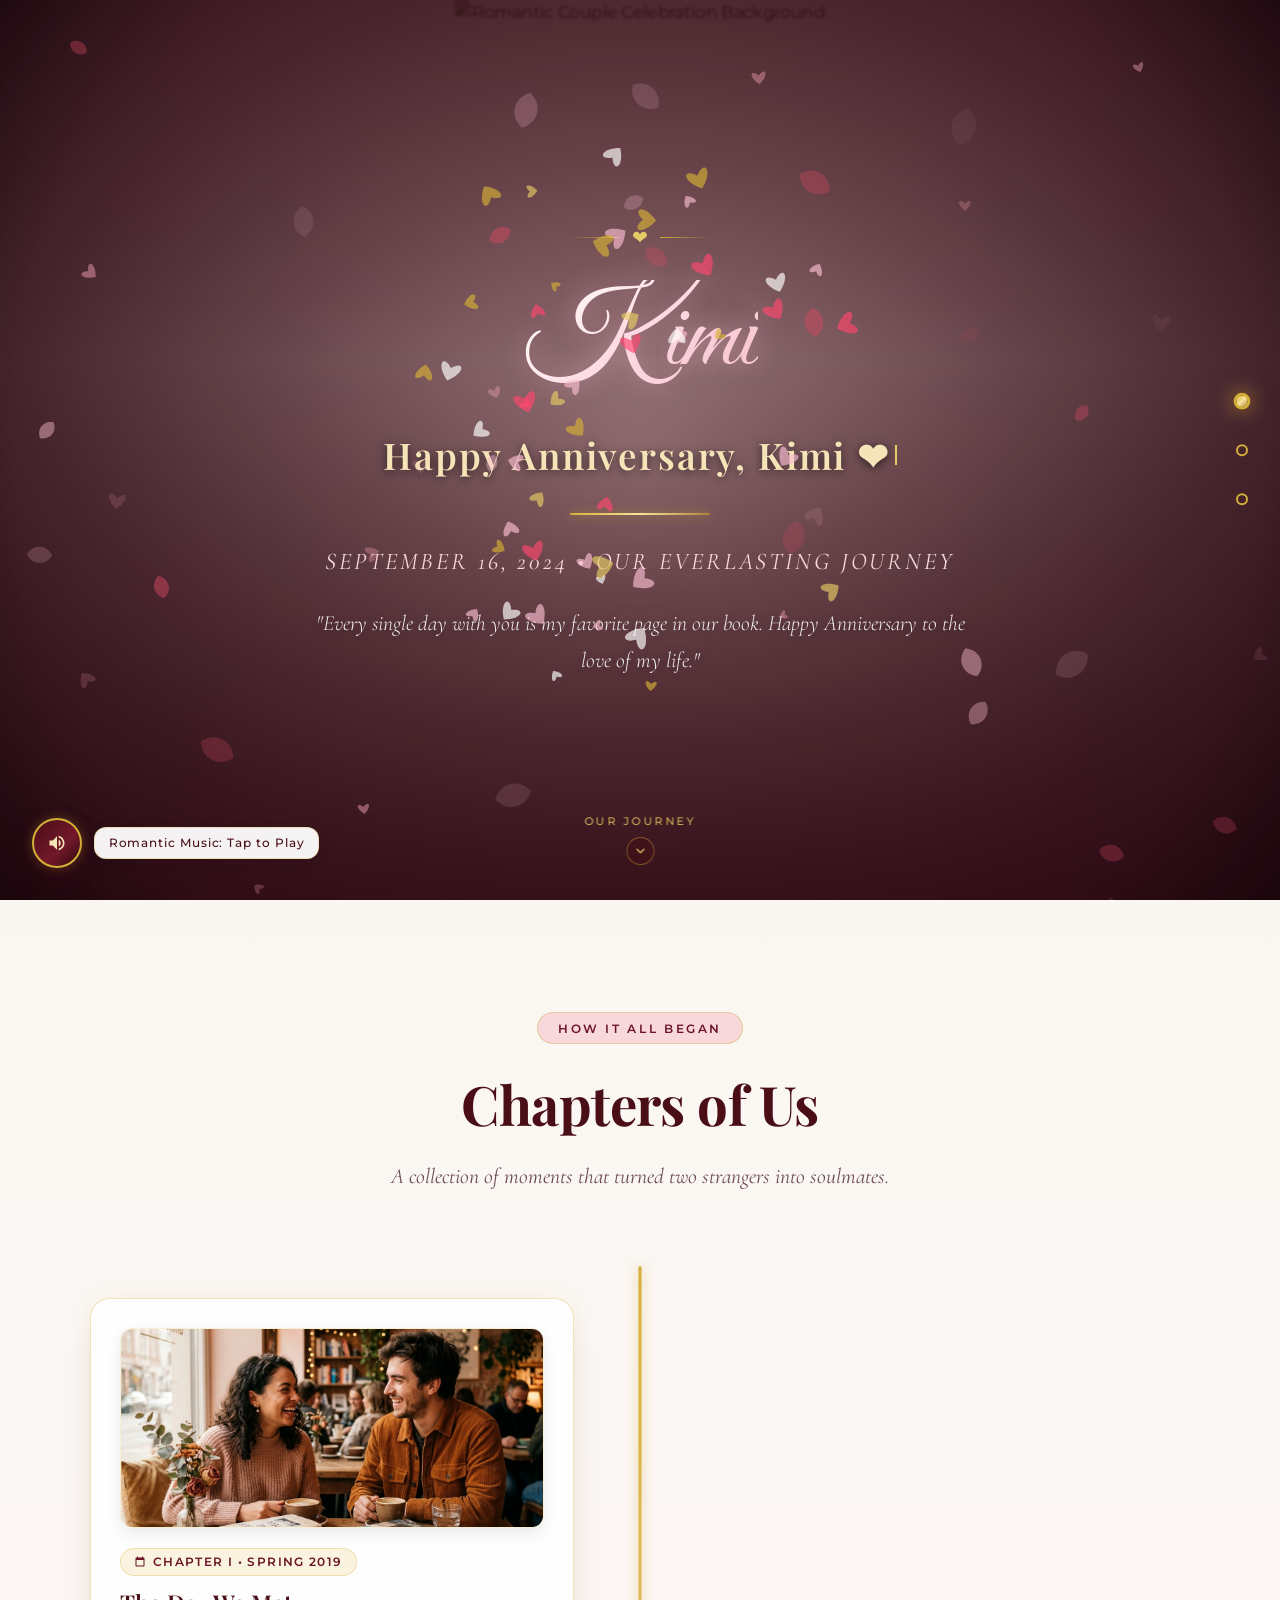
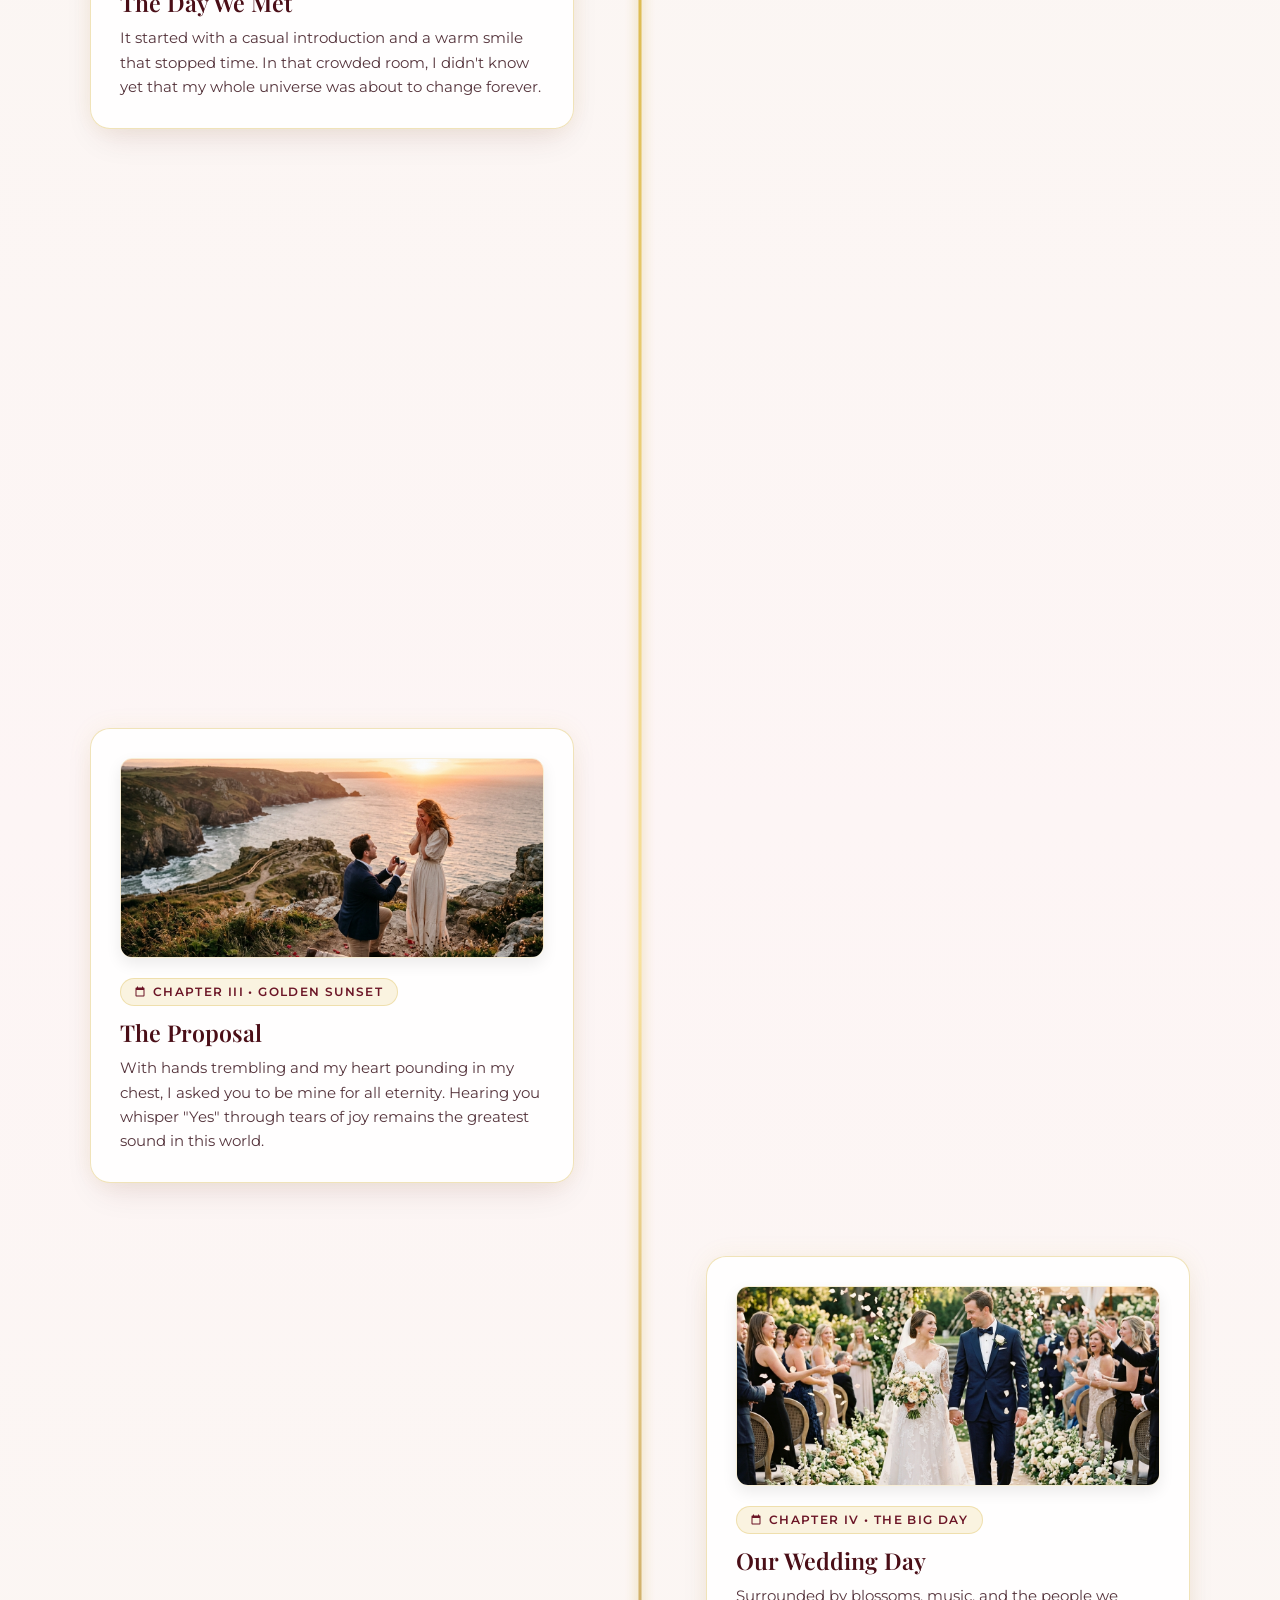
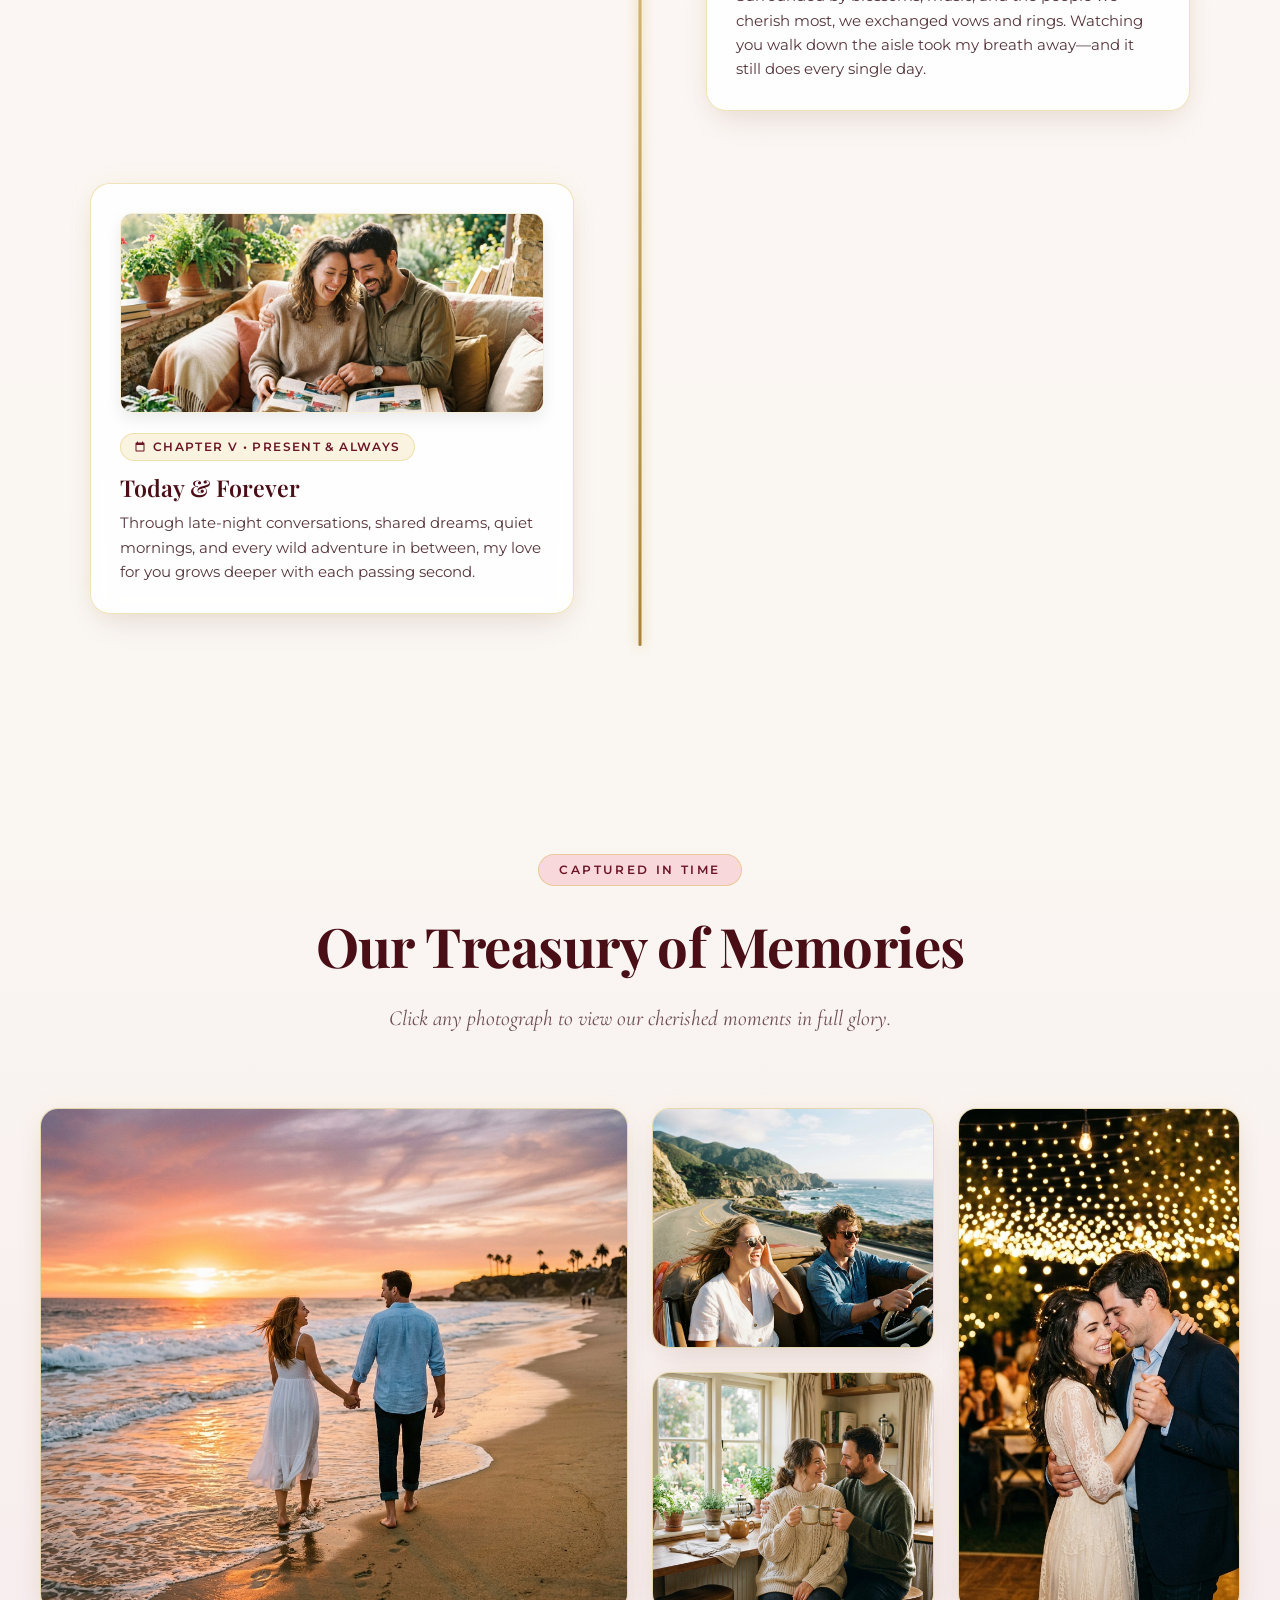
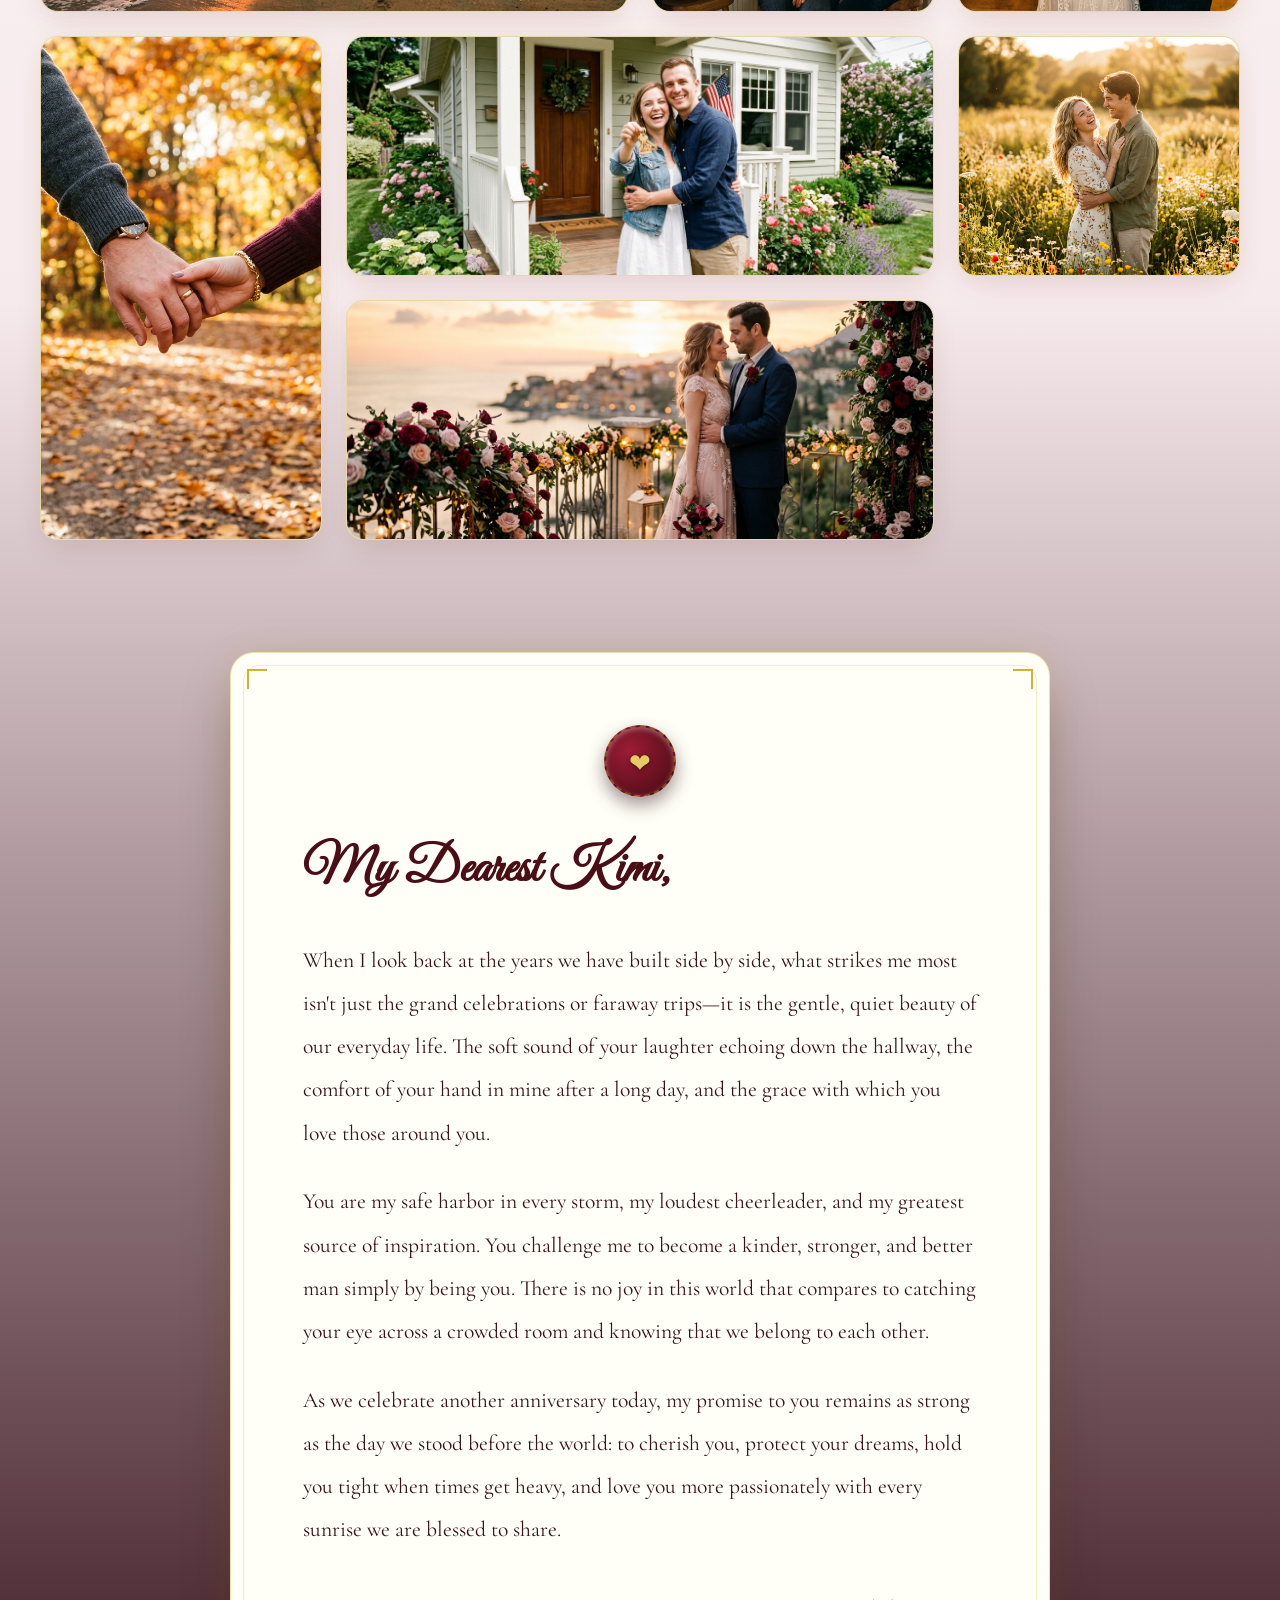
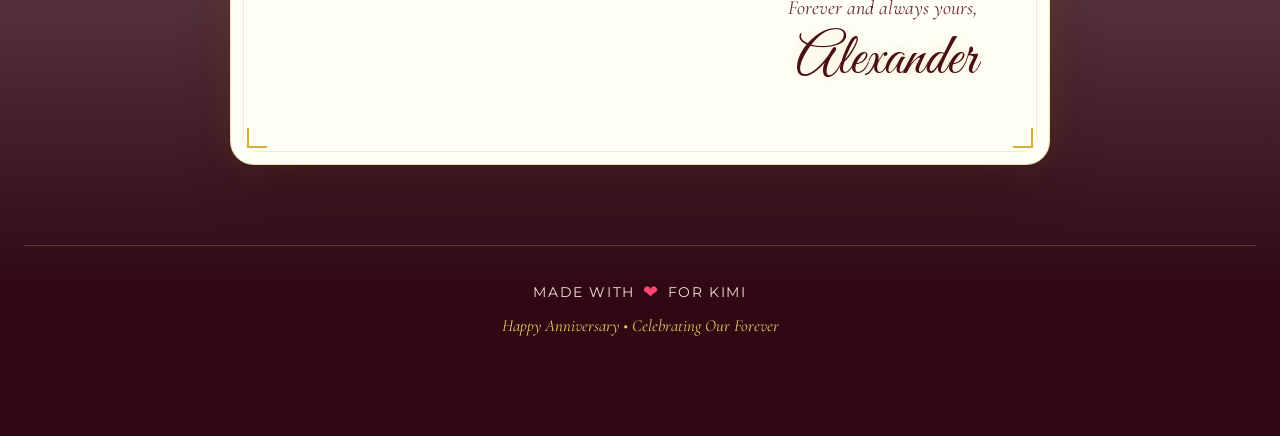
==== Anniversary.html @ a05c1a84 "Add files via upload" ====
<!DOCTYPE html>
<html lang="en">
<head>
  <meta charset="UTF-8">
  <meta name="viewport" content="width=device-width, initial-scale=1.0">
  <title>Happy Anniversary, Kimi ❤</title>
  <meta name="description" content="A timeless anniversary celebration of our love, memories, and journey together.">
  
  <!-- Google Fonts -->
  <link rel="preconnect" href="https://fonts.googleapis.com">
  <link rel="preconnect" href="https://fonts.gstatic.com" crossorigin>
  <link href="https://fonts.googleapis.com/css2?family=Cormorant+Garamond:ital,wght@0,300;0,400;0,600;1,400;1,600&family=Great+Vibes&family=Montserrat:wght@200;300;400;500;600&family=Playfair+Display:ital,wght@0,400;0,600;0,700;1,400;1,700&display=swap" rel="stylesheet">

  <style>
    /* ==========================================================================
       CSS RESET & DESIGN TOKENS
       ========================================================================== */
    :root {
      --wine-900: #2d0812;
      --wine-800: #4a0e17;
      --wine-700: #6b1526;
      --wine-600: #8c1d35;
      --wine-500: #a92942;
      
      --blush-50:  #fffaf9;
      --blush-100: #fdf5f5;
      --blush-200: #fcebeb;
      --blush-300: #f9d8dc;
      --blush-400: #f1b0b7;
      
      --gold-100: #faf3e0;
      --gold-200: #f5e4b8;
      --gold-300: #e6ca65;
      --gold-400: #d4af37;
      --gold-500: #c5a059;
      --gold-600: #aa823a;
      
      --cream: #faf7f2;
      --ivory: #fffffb;
      --card-bg: rgba(255, 255, 255, 0.88);
      --card-glass: rgba(255, 253, 250, 0.75);
      
      --font-heading: 'Playfair Display', serif;
      --font-subheading: 'Cormorant Garamond', serif;
      --font-script: 'Great Vibes', cursive;
      --font-body: 'Montserrat', sans-serif;
      
      --shadow-luxury: 0 15px 35px -10px rgba(74, 14, 23, 0.12), 0 0 25px rgba(212, 175, 55, 0.08);
      --shadow-deep: 0 25px 50px -12px rgba(45, 8, 18, 0.25);
      --gold-border: 1px solid rgba(212, 175, 55, 0.35);
      --gold-gradient: linear-gradient(135deg, #d4af37 0%, #f9e29d 50%, #aa823a 100%);
      --wine-gradient: linear-gradient(135deg, #4a0e17 0%, #72182b 60%, #30080e 100%);
    }

    *, *::before, *::after {
      box-sizing: border-box;
      margin: 0;
      padding: 0;
    }

    html {
      scroll-behavior: smooth;
      font-size: 16px;
    }

    body {
      background-color: var(--cream);
      color: var(--wine-900);
      font-family: var(--font-body);
      overflow-x: hidden;
      line-height: 1.6;
      position: relative;
      opacity: 0;
      transition: opacity 1.2s cubic-bezier(0.16, 1, 0.3, 1);
    }

    body.loaded {
      opacity: 1;
    }

    /* Ambient Particle Canvas Overlay */
    #particle-canvas {
      position: fixed;
      top: 0;
      left: 0;
      width: 100%;
      height: 100%;
      pointer-events: none;
      z-index: 10;
    }

    /* Initial Entrance Confetti Canvas */
    #confetti-canvas {
      position: fixed;
      top: 0;
      left: 0;
      width: 100%;
      height: 100%;
      pointer-events: none;
      z-index: 999;
    }

    /* ==========================================================================
       FLOATING STICKY NAVIGATION DOTS
       ========================================================================== */
    .side-nav {
      position: fixed;
      right: 2rem;
      top: 50%;
      transform: translateY(-50%);
      z-index: 100;
      display: flex;
      flex-direction: column;
      gap: 1.25rem;
    }

    .nav-dot {
      display: flex;
      align-items: center;
      justify-content: flex-end;
      text-decoration: none;
      outline: none;
    }

    .nav-label {
      font-family: var(--font-body);
      font-size: 0.75rem;
      font-weight: 500;
      letter-spacing: 0.15em;
      text-transform: uppercase;
      color: var(--wine-800);
      background: rgba(255, 255, 255, 0.9);
      padding: 0.25rem 0.75rem;
      border-radius: 20px;
      margin-right: 0.75rem;
      box-shadow: 0 4px 12px rgba(0,0,0,0.08);
      border: 1px solid rgba(212, 175, 55, 0.3);
      opacity: 0;
      transform: translateX(10px);
      transition: all 0.3s ease;
      pointer-events: none;
      white-space: nowrap;
    }

    .nav-dot:hover .nav-label {
      opacity: 1;
      transform: translateX(0);
    }

    .dot-circle {
      width: 12px;
      height: 12px;
      border-radius: 50%;
      border: 2px solid var(--gold-400);
      background: transparent;
      transition: all 0.35s cubic-bezier(0.34, 1.56, 0.64, 1);
      position: relative;
    }

    .nav-dot.active .dot-circle {
      background: var(--gold-gradient);
      transform: scale(1.4);
      box-shadow: 0 0 14px rgba(212, 175, 55, 0.8), 0 0 4px rgba(74, 14, 23, 0.5);
    }

    @media (max-width: 768px) {
      .side-nav {
        right: 1rem;
        gap: 1rem;
      }
      .nav-label {
        display: none;
      }
      .dot-circle {
        width: 10px;
        height: 10px;
      }
    }

    /* ==========================================================================
       AUDIO MUSIC CONTROLLER (Floating Button)
       ========================================================================== */
    .audio-control {
      position: fixed;
      bottom: 2rem;
      left: 2rem;
      z-index: 100;
      display: flex;
      align-items: center;
      gap: 0.75rem;
    }

    .audio-btn {
      width: 50px;
      height: 50px;
      border-radius: 50%;
      background: var(--wine-gradient);
      border: 2px solid var(--gold-400);
      color: var(--gold-200);
      cursor: pointer;
      display: flex;
      align-items: center;
      justify-content: center;
      box-shadow: 0 8px 20px rgba(74, 14, 23, 0.35), 0 0 12px rgba(212, 175, 55, 0.3);
      transition: all 0.3s ease;
      outline: none;
      position: relative;
    }

    .audio-btn:hover {
      transform: scale(1.08);
      box-shadow: 0 12px 25px rgba(74, 14, 23, 0.45), 0 0 18px rgba(212, 175, 55, 0.5);
    }

    .audio-waves {
      position: absolute;
      width: 100%;
      height: 100%;
      border-radius: 50%;
      border: 1.5px solid var(--gold-300);
      opacity: 0;
      pointer-events: none;
    }

    .audio-btn.playing .audio-waves {
      animation: audioPulse 2s infinite cubic-bezier(0.25, 1, 0.5, 1);
    }

    @keyframes audioPulse {
      0% { transform: scale(1); opacity: 0.8; }
      100% { transform: scale(1.6); opacity: 0; }
    }

    .audio-tooltip {
      font-size: 0.72rem;
      font-weight: 500;
      letter-spacing: 0.08em;
      color: var(--wine-800);
      background: rgba(255, 255, 255, 0.95);
      backdrop-filter: blur(8px);
      padding: 0.35rem 0.85rem;
      border-radius: 12px;
      border: 1px solid rgba(212, 175, 55, 0.3);
      box-shadow: 0 4px 15px rgba(0,0,0,0.06);
      transition: opacity 0.3s;
      pointer-events: none;
      white-space: nowrap;
    }

    @media (max-width: 768px) {
      .audio-control {
        bottom: 1.25rem;
        left: 1.25rem;
      }
      .audio-btn {
        width: 44px;
        height: 44px;
      }
      .audio-tooltip {
        display: none;
      }
    }

    /* ==========================================================================
       SECTION 1: HERO / HOME (Full Viewport)
       ========================================================================== */
    .hero-section {
      position: relative;
      width: 100%;
      min-height: 100vh;
      min-height: 100dvh;
      display: flex;
      flex-direction: column;
      align-items: center;
      justify-content: center;
      text-align: center;
      padding: 4rem 1.5rem;
      overflow: hidden;
    }

    /* Hero Background with Dark Elegant Romantic Vignette */
    .hero-bg-container {
      position: absolute;
      top: 0;
      left: 0;
      width: 100%;
      height: 100%;
      z-index: 1;
    }

    #hero-photo {
      width: 100%;
      height: 100%;
      object-fit: cover;
      object-position: center;
      filter: brightness(0.72) contrast(1.05) saturate(1.15);
      transform: scale(1.04);
      animation: slowZoom 22s alternate infinite ease-in-out;
    }

    @keyframes slowZoom {
      0% { transform: scale(1.02); }
      100% { transform: scale(1.10); }
    }

    .hero-overlay {
      position: absolute;
      top: 0;
      left: 0;
      width: 100%;
      height: 100%;
      background: radial-gradient(circle at center, rgba(74, 14, 23, 0.55) 0%, rgba(45, 8, 18, 0.88) 80%, rgba(25, 4, 10, 0.96) 100%),
                  linear-gradient(to bottom, rgba(74, 14, 23, 0.4) 0%, transparent 40%, rgba(30, 6, 12, 0.85) 100%);
      backdrop-filter: blur(1.5px);
    }

    .hero-content {
      position: relative;
      z-index: 2;
      max-width: 860px;
      color: #fff;
      display: flex;
      flex-direction: column;
      align-items: center;
      gap: 1.25rem;
    }

    /* Romantic Crest / Monogram */
    .hero-crest {
      display: inline-flex;
      align-items: center;
      justify-content: center;
      gap: 0.75rem;
      margin-bottom: 0.5rem;
    }

    .crest-line {
      width: 50px;
      height: 1px;
      background: linear-gradient(90deg, transparent, var(--gold-400));
    }
    .crest-line.right {
      background: linear-gradient(90deg, var(--gold-400), transparent);
    }

    .crest-heart {
      color: var(--gold-300);
      font-size: 1.2rem;
      animation: pulseGlow 2.5s infinite ease-in-out;
      display: inline-block;
    }

    @keyframes pulseGlow {
      0%, 100% { transform: scale(1); filter: drop-shadow(0 0 5px rgba(212, 175, 55, 0.5)); }
      50% { transform: scale(1.22); filter: drop-shadow(0 0 16px rgba(248, 187, 208, 0.9)); }
    }

    /* Wife's Name Script Glow */
    .hero-wife-name {
      font-family: var(--font-script);
      font-size: clamp(3.8rem, 9vw, 6.8rem);
      line-height: 1.1;
      font-weight: 400;
      color: #fff7fa;
      background: linear-gradient(135deg, #ffffff 10%, #ffdde5 50%, #f7c3cb 100%);
      -webkit-background-clip: text;
      -webkit-text-fill-color: transparent;
      text-shadow: 0 0 25px rgba(248, 187, 208, 0.5);
      position: relative;
      animation: shimmerText 5s infinite linear;
      padding-bottom: 0.35rem;
    }

    @keyframes shimmerText {
      0%, 100% { filter: drop-shadow(0 0 12px rgba(212, 175, 55, 0.45)); }
      50% { filter: drop-shadow(0 0 24px rgba(241, 176, 183, 0.85)); }
    }

    /* Headline with Typewriter Cursor */
    .hero-headline-wrapper {
      min-height: 2.8rem;
      display: flex;
      align-items: center;
      justify-content: center;
    }

    .hero-headline {
      font-family: var(--font-heading);
      font-size: clamp(1.4rem, 3.2vw, 2.3rem);
      font-weight: 600;
      letter-spacing: 0.05em;
      color: var(--gold-200);
      text-shadow: 0 2px 10px rgba(0, 0, 0, 0.6);
      display: inline;
    }

    .typewriter-cursor {
      display: inline-block;
      width: 2px;
      height: 1.3em;
      background-color: var(--gold-300);
      margin-left: 5px;
      vertical-align: middle;
      animation: blinkCursor 0.9s infinite;
    }

    @keyframes blinkCursor {
      0%, 100% { opacity: 1; }
      50% { opacity: 0; }
    }

    .hero-divider {
      width: 140px;
      height: 2px;
      background: var(--gold-gradient);
      border-radius: 2px;
      box-shadow: 0 0 10px rgba(212, 175, 55, 0.7);
      margin: 0.5rem auto;
    }

    /* Subtext */
    .hero-date {
      font-family: var(--font-subheading);
      font-size: clamp(1.15rem, 2.4vw, 1.5rem);
      font-style: italic;
      letter-spacing: 0.12em;
      color: var(--blush-300);
      text-transform: uppercase;
      font-weight: 400;
    }

    .hero-romantic-quote {
      font-family: var(--font-subheading);
      font-size: clamp(1.1rem, 2vw, 1.35rem);
      font-weight: 300;
      font-style: italic;
      color: rgba(255, 255, 255, 0.92);
      max-width: 650px;
      line-height: 1.7;
      text-shadow: 0 2px 8px rgba(0, 0, 0, 0.4);
      margin-top: 0.25rem;
    }

    /* Bouncing Scroll Down Indicator */
    .scroll-indicator {
      position: absolute;
      bottom: 2.2rem;
      left: 50%;
      transform: translateX(-50%);
      z-index: 2;
      display: flex;
      flex-direction: column;
      align-items: center;
      gap: 0.4rem;
      color: var(--gold-300);
      text-decoration: none;
      font-size: 0.7rem;
      font-weight: 500;
      letter-spacing: 0.22em;
      text-transform: uppercase;
      opacity: 0.85;
      transition: all 0.3s ease;
      cursor: pointer;
    }

    .scroll-indicator:hover {
      opacity: 1;
      color: #fff;
    }

    .scroll-arrow {
      width: 28px;
      height: 28px;
      border: 1px solid rgba(212, 175, 55, 0.5);
      border-radius: 50%;
      display: flex;
      align-items: center;
      justify-content: center;
      animation: gentleBounce 2.2s infinite ease-in-out;
      background: rgba(74, 14, 23, 0.4);
      backdrop-filter: blur(4px);
    }

    @keyframes gentleBounce {
      0%, 20%, 50%, 80%, 100% { transform: translateY(0); }
      40% { transform: translateY(8px); }
      60% { transform: translateY(4px); }
    }

    /* ==========================================================================
       SECTION 2: OUR STORY (Interactive Milestone Timeline)
       ========================================================================== */
    .story-section {
      position: relative;
      width: 100%;
      min-height: 100vh;
      padding: 7rem 1.5rem 6rem;
      background: linear-gradient(180deg, #faf7f2 0%, #fdf5f5 50%, #faf7f2 100%);
      overflow: hidden;
    }

    .section-header {
      text-align: center;
      max-width: 700px;
      margin: 0 auto 4.5rem;
    }

    .section-badge {
      font-family: var(--font-body);
      font-size: 0.75rem;
      font-weight: 600;
      letter-spacing: 0.22em;
      text-transform: uppercase;
      color: var(--wine-700);
      background: var(--blush-300);
      display: inline-block;
      padding: 0.35rem 1.25rem;
      border-radius: 30px;
      border: 1px solid rgba(212, 175, 55, 0.4);
      margin-bottom: 1rem;
    }

    .section-title {
      font-family: var(--font-heading);
      font-size: clamp(2.2rem, 4.5vw, 3.4rem);
      font-weight: 700;
      color: var(--wine-800);
      margin-bottom: 0.75rem;
      letter-spacing: -0.01em;
    }

    .section-subtitle {
      font-family: var(--font-subheading);
      font-size: clamp(1.1rem, 2vw, 1.35rem);
      font-style: italic;
      color: #6d4c53;
      line-height: 1.6;
    }

    /* Timeline Container */
    .timeline-container {
      position: relative;
      max-width: 1100px;
      margin: 0 auto;
      padding: 2rem 0;
    }

    /* Animated Dynamic Center Line */
    .timeline-center-track {
      position: absolute;
      top: 0;
      bottom: 0;
      left: 50%;
      width: 3px;
      transform: translateX(-50%);
      background: rgba(212, 175, 55, 0.2);
      border-radius: 3px;
    }

    .timeline-progress-line {
      position: absolute;
      top: 0;
      left: 50%;
      width: 3px;
      transform: translateX(-50%);
      background: var(--gold-gradient);
      border-radius: 3px;
      box-shadow: 0 0 12px rgba(212, 175, 55, 0.7);
      height: 0%;
      transition: height 0.15s ease-out;
    }

    /* Milestone Row */
    .milestone-item {
      position: relative;
      display: flex;
      margin-bottom: 4.5rem;
      width: 100%;
    }

    .milestone-item:last-child {
      margin-bottom: 0;
    }

    /* Alternating Left / Right */
    .milestone-item:nth-child(odd) {
      justify-content: flex-start;
    }

    .milestone-item:nth-child(even) {
      justify-content: flex-end;
    }

    /* Central Icon Pin */
    .milestone-pin {
      position: absolute;
      left: 50%;
      top: 2rem;
      transform: translate(-50%, -50%) scale(0.3);
      width: 46px;
      height: 46px;
      border-radius: 50%;
      background: var(--wine-gradient);
      border: 3px solid var(--gold-400);
      color: var(--gold-200);
      display: flex;
      align-items: center;
      justify-content: center;
      box-shadow: 0 0 16px rgba(212, 175, 55, 0.45);
      z-index: 5;
      opacity: 0;
      transition: transform 0.6s cubic-bezier(0.34, 1.56, 0.64, 1), opacity 0.5s ease;
    }

    .milestone-item.in-view .milestone-pin {
      transform: translate(-50%, -50%) scale(1);
      opacity: 1;
    }

    .milestone-item:hover .milestone-pin {
      transform: translate(-50%, -50%) scale(1.22);
      box-shadow: 0 0 24px rgba(212, 175, 55, 0.8), 0 0 10px rgba(140, 29, 53, 0.6);
    }

    .milestone-pin svg {
      width: 20px;
      height: 20px;
      fill: currentColor;
    }

    /* Milestone Card */
    .milestone-card {
      width: 44%;
      background: var(--card-bg);
      border-radius: 20px;
      padding: 1.8rem;
      border: var(--gold-border);
      box-shadow: var(--shadow-luxury);
      backdrop-filter: blur(10px);
      transition: opacity 0.7s cubic-bezier(0.34, 1.35, 0.64, 1), transform 0.7s cubic-bezier(0.34, 1.35, 0.64, 1);
      position: relative;
      opacity: 0;
      will-change: transform, opacity;
    }

    .milestone-item:nth-child(odd) .milestone-card {
      transform: translateX(-50px) translateY(35px) scale(0.93);
    }

    .milestone-item:nth-child(even) .milestone-card {
      transform: translateX(50px) translateY(35px) scale(0.93);
    }

    .milestone-item.in-view .milestone-card {
      opacity: 1;
      transform: translateX(0) translateY(0) scale(1);
    }

    .milestone-card:hover {
      box-shadow: var(--shadow-deep), 0 0 25px rgba(212, 175, 55, 0.2);
      transform: translateY(-5px);
      border-color: rgba(212, 175, 55, 0.7);
    }

    /* Milestone Photo Frame */
    .milestone-photo-frame {
      width: 100%;
      height: 200px;
      border-radius: 12px;
      overflow: hidden;
      margin-bottom: 1.25rem;
      position: relative;
      box-shadow: 0 6px 15px rgba(0,0,0,0.08);
      border: 1px solid rgba(212, 175, 55, 0.2);
    }

    .milestone-img {
      width: 100%;
      height: 100%;
      object-fit: cover;
      transition: transform 0.7s ease;
    }

    .milestone-card:hover .milestone-img {
      transform: scale(1.07);
    }

    .milestone-date-badge {
      display: inline-flex;
      align-items: center;
      gap: 0.4rem;
      font-size: 0.72rem;
      font-weight: 600;
      letter-spacing: 0.12em;
      text-transform: uppercase;
      color: var(--wine-700);
      background: var(--gold-100);
      padding: 0.25rem 0.85rem;
      border-radius: 20px;
      border: 1px solid rgba(212, 175, 55, 0.3);
      margin-bottom: 0.75rem;
    }

    .milestone-title {
      font-family: var(--font-heading);
      font-size: 1.45rem;
      font-weight: 600;
      color: var(--wine-800);
      margin-bottom: 0.5rem;
      line-height: 1.3;
    }

    .milestone-desc {
      font-family: var(--font-body);
      font-size: 0.92rem;
      color: #55343c;
      line-height: 1.65;
    }

    /* Timeline Responsive Mobile Layout */
    @media (max-width: 850px) {
      .story-section {
        padding: 5rem 1rem 4rem;
      }
      .timeline-center-track,
      .timeline-progress-line {
        left: 24px;
      }
      .milestone-item {
        margin-bottom: 3.5rem;
      }
      .milestone-item:nth-child(odd),
      .milestone-item:nth-child(even) {
        justify-content: flex-end;
      }
      .milestone-pin {
        left: 24px;
        top: 1.75rem;
        width: 38px;
        height: 38px;
      }
      .milestone-pin svg {
        width: 16px;
        height: 16px;
      }
      .milestone-card {
        width: calc(100% - 60px);
        padding: 1.4rem;
      }
      .milestone-item:nth-child(odd) .milestone-card,
      .milestone-item:nth-child(even) .milestone-card {
        transform: translateY(40px) scale(0.93);
      }
      .milestone-item.in-view .milestone-card {
        transform: translateY(0) scale(1) !important;
        opacity: 1;
      }
      .milestone-pin {
        left: 24px;
        top: 1.75rem;
        transform: translate(-50%, -50%) scale(0.3);
      }
      .milestone-item.in-view .milestone-pin {
        transform: translate(-50%, -50%) scale(1);
      }
      .milestone-photo-frame {
        height: 160px;
      }
    }

    /* ==========================================================================
       SECTION 3: GALLERY & LOVE NOTE
       ========================================================================== */
    .gallery-note-section {
      position: relative;
      width: 100%;
      min-height: 100vh;
      padding: 7rem 1.5rem 6rem;
      background: linear-gradient(180deg, #faf7f2 0%, #f7eaed 40%, #2f0813 95%);
      color: var(--wine-900);
      overflow: hidden;
    }

    /* Responsive Masonry-Style Grid */
    .gallery-grid {
      max-width: 1200px;
      margin: 0 auto 7rem;
      display: grid;
      grid-template-columns: repeat(4, 1fr);
      grid-auto-rows: 240px;
      gap: 1.5rem;
    }

    /* Curated Editorial Spans */
    .gallery-item {
      position: relative;
      border-radius: 18px;
      overflow: hidden;
      cursor: pointer;
      box-shadow: var(--shadow-luxury);
      border: 1px solid rgba(212, 175, 55, 0.35);
      background: #eee;
      opacity: 0;
      transform: translateY(45px) scale(0.92);
      transition: opacity 0.65s cubic-bezier(0.34, 1.35, 0.64, 1), transform 0.65s cubic-bezier(0.34, 1.35, 0.64, 1);
      will-change: transform, opacity;
    }

    .gallery-item.in-view {
      opacity: 1;
      transform: translateY(0) scale(1);
    }

    .gallery-item:nth-child(1) { grid-column: span 2; grid-row: span 2; transition-delay: 0.05s; }
    .gallery-item:nth-child(2) { grid-column: span 1; grid-row: span 1; transition-delay: 0.12s; }
    .gallery-item:nth-child(3) { grid-column: span 1; grid-row: span 2; transition-delay: 0.18s; }
    .gallery-item:nth-child(4) { grid-column: span 1; grid-row: span 1; transition-delay: 0.24s; }
    .gallery-item:nth-child(5) { grid-column: span 1; grid-row: span 2; transition-delay: 0.1s; }
    .gallery-item:nth-child(6) { grid-column: span 2; grid-row: span 1; transition-delay: 0.16s; }
    .gallery-item:nth-child(7) { grid-column: span 1; grid-row: span 1; transition-delay: 0.22s; }
    .gallery-item:nth-child(8) { grid-column: span 2; grid-row: span 1; transition-delay: 0.28s; }

    .gallery-img {
      width: 100%;
      height: 100%;
      object-fit: cover;
      transition: transform 0.65s cubic-bezier(0.16, 1, 0.3, 1), filter 0.4s ease;
    }

    .gallery-overlay {
      position: absolute;
      inset: 0;
      background: linear-gradient(to top, rgba(74, 14, 23, 0.88) 0%, rgba(74, 14, 23, 0.25) 60%, transparent 100%);
      display: flex;
      flex-direction: column;
      justify-content: flex-end;
      padding: 1.5rem;
      opacity: 0;
      transition: all 0.35s ease;
      color: #fff;
    }

    .gallery-item:hover .gallery-img {
      transform: scale(1.08);
      filter: brightness(1.04);
    }

    .gallery-item:hover .gallery-overlay {
      opacity: 1;
    }

    .gallery-item:hover {
      box-shadow: 0 20px 40px rgba(74, 14, 23, 0.25), 0 0 20px rgba(212, 175, 55, 0.4);
      border-color: var(--gold-400);
    }

    .gallery-item-title {
      font-family: var(--font-heading);
      font-size: 1.15rem;
      color: var(--gold-200);
      margin-bottom: 0.2rem;
    }

    .gallery-item-sub {
      font-family: var(--font-subheading);
      font-size: 0.95rem;
      font-style: italic;
      color: var(--blush-200);
    }

    .gallery-zoom-icon {
      position: absolute;
      top: 1rem;
      right: 1rem;
      width: 34px;
      height: 34px;
      border-radius: 50%;
      background: rgba(255, 255, 255, 0.25);
      backdrop-filter: blur(5px);
      display: flex;
      align-items: center;
      justify-content: center;
      color: #fff;
      font-size: 0.85rem;
      border: 1px solid rgba(255, 255, 255, 0.4);
    }

    @media (max-width: 900px) {
      .gallery-grid {
        grid-template-columns: repeat(2, 1fr);
        grid-auto-rows: 200px;
        gap: 1rem;
        margin-bottom: 5rem;
      }
      .gallery-item:nth-child(1) { grid-column: span 2; grid-row: span 1; }
      .gallery-item:nth-child(2) { grid-column: span 1; grid-row: span 1; }
      .gallery-item:nth-child(3) { grid-column: span 1; grid-row: span 1; }
      .gallery-item:nth-child(4) { grid-column: span 1; grid-row: span 1; }
      .gallery-item:nth-child(5) { grid-column: span 1; grid-row: span 1; }
      .gallery-item:nth-child(6) { grid-column: span 2; grid-row: span 1; }
      .gallery-item:nth-child(7) { grid-column: span 1; grid-row: span 1; }
      .gallery-item:nth-child(8) { grid-column: span 1; grid-row: span 1; }
    }

    @media (max-width: 500px) {
      .gallery-grid {
        grid-template-columns: 1fr;
        grid-auto-rows: 230px;
      }
      .gallery-item:nth-child(n) {
        grid-column: span 1;
        grid-row: span 1;
      }
    }

    /* ==========================================================================
       LOVE NOTE / LETTER SECTION (Deckle-Edge Parchment Card)
       ========================================================================== */
    .love-note-wrapper {
      max-width: 820px;
      margin: 0 auto;
      position: relative;
    }

    .love-note-card {
      background: #fffff8;
      border-radius: 24px;
      padding: clamp(2.5rem, 6vw, 4.5rem);
      box-shadow: 0 25px 60px -15px rgba(25, 4, 10, 0.4), 0 0 35px rgba(212, 175, 55, 0.15);
      border: 1px solid rgba(212, 175, 55, 0.4);
      position: relative;
      overflow: hidden;
      opacity: 0;
      transform: translateY(50px) scale(0.94);
      transition: opacity 0.8s cubic-bezier(0.34, 1.35, 0.64, 1), transform 0.8s cubic-bezier(0.34, 1.35, 0.64, 1);
      will-change: transform, opacity;
    }

    .love-note-card.in-view {
      opacity: 1;
      transform: translateY(0) scale(1);
    }

    /* Ornate Gold Border Inset */
    .card-ornament-border {
      position: absolute;
      inset: 12px;
      border: 1px solid rgba(212, 175, 55, 0.25);
      border-radius: 16px;
      pointer-events: none;
    }

    .card-corner-motif {
      position: absolute;
      width: 20px;
      height: 20px;
      border-color: var(--gold-400);
      border-style: solid;
      pointer-events: none;
    }
    .top-left { top: 16px; left: 16px; border-width: 2px 0 0 2px; }
    .top-right { top: 16px; right: 16px; border-width: 2px 2px 0 0; }
    .bottom-left { bottom: 16px; left: 16px; border-width: 0 0 2px 2px; }
    .bottom-right { bottom: 16px; right: 16px; border-width: 0 2px 2px 0; }

    /* Wax Seal Stamp */
    .wax-seal {
      width: 72px;
      height: 72px;
      border-radius: 50%;
      background: radial-gradient(circle at 35% 35%, #9b1c35, #5a0e1b 75%, #35050e 100%);
      box-shadow: 0 8px 18px rgba(45, 8, 18, 0.45), inset 0 2px 5px rgba(255, 255, 255, 0.35);
      margin: 0 auto 2rem;
      display: flex;
      align-items: center;
      justify-content: center;
      color: var(--gold-300);
      font-family: var(--font-heading);
      font-size: 1.5rem;
      border: 2px dashed rgba(212, 175, 55, 0.4);
      position: relative;
    }

    .wax-seal::after {
      content: '❤';
      font-size: 1.6rem;
      filter: drop-shadow(0 1px 2px rgba(0,0,0,0.5));
    }

    .love-note-salutation {
      font-family: var(--font-script);
      font-size: clamp(2.4rem, 5vw, 3.2rem);
      color: var(--wine-800);
      margin-bottom: 1.75rem;
      text-align: left;
    }

    .love-note-body {
      font-family: var(--font-subheading);
      font-size: clamp(1.15rem, 2.2vw, 1.35rem);
      line-height: 2;
      color: #38121a;
      text-align: left;
    }

    .love-note-body p {
      margin-bottom: 1.6rem;
      opacity: 0;
      transform: translateY(15px);
      transition: opacity 0.7s ease, transform 0.7s ease;
    }

    .love-note-card.in-view .love-note-body p:nth-child(1) {
      opacity: 1;
      transform: translateY(0);
      transition-delay: 0.2s;
    }
    .love-note-card.in-view .love-note-body p:nth-child(2) {
      opacity: 1;
      transform: translateY(0);
      transition-delay: 0.4s;
    }
    .love-note-card.in-view .love-note-body p:nth-child(3) {
      opacity: 1;
      transform: translateY(0);
      transition-delay: 0.6s;
    }

    .love-note-valediction {
      margin-top: 2.5rem;
      text-align: right;
    }

    .valediction-phrase {
      font-family: var(--font-subheading);
      font-style: italic;
      font-size: 1.25rem;
      color: #6a2533;
      margin-bottom: 0.35rem;
    }

    .valediction-name {
      font-family: var(--font-script);
      font-size: clamp(2.6rem, 5.5vw, 3.6rem);
      color: var(--wine-800);
      line-height: 1.1;
      display: inline-block;
      text-shadow: 0 0 15px rgba(212, 175, 55, 0.35);
    }

    /* Footer */
    .site-footer {
      position: relative;
      z-index: 2;
      text-align: center;
      margin-top: 5rem;
      padding-top: 2rem;
      border-top: 1px solid rgba(212, 175, 55, 0.25);
      color: var(--blush-300);
    }

    .footer-text {
      font-size: 0.85rem;
      letter-spacing: 0.12em;
      text-transform: uppercase;
      display: flex;
      align-items: center;
      justify-content: center;
      gap: 0.5rem;
    }

    .footer-heart {
      color: #ff476f;
      display: inline-block;
      animation: pulseGlow 1.8s infinite ease-in-out;
      font-size: 1.1rem;
    }

    .footer-date {
      font-family: var(--font-subheading);
      font-size: 1.05rem;
      font-style: italic;
      color: var(--gold-300);
      margin-top: 0.4rem;
    }

    /* ==========================================================================
       PHOTO LIGHTBOX MODAL
       ========================================================================== */
    .lightbox-modal {
      position: fixed;
      inset: 0;
      z-index: 1000;
      background: rgba(18, 2, 7, 0.94);
      backdrop-filter: blur(14px);
      display: flex;
      flex-direction: column;
      align-items: center;
      justify-content: center;
      padding: 1.5rem;
      opacity: 0;
      pointer-events: none;
      transition: opacity 0.4s ease;
    }

    .lightbox-modal.active {
      opacity: 1;
      pointer-events: auto;
    }

    .lightbox-close-btn {
      position: absolute;
      top: 1.8rem;
      right: 2rem;
      width: 48px;
      height: 48px;
      border-radius: 50%;
      background: rgba(255, 255, 255, 0.12);
      border: 1px solid rgba(212, 175, 55, 0.5);
      color: #fff;
      font-size: 1.4rem;
      cursor: pointer;
      display: flex;
      align-items: center;
      justify-content: center;
      transition: all 0.25s ease;
      outline: none;
    }

    .lightbox-close-btn:hover {
      background: rgba(212, 175, 55, 0.35);
      transform: scale(1.1);
    }

    .lightbox-nav-btn {
      position: absolute;
      top: 50%;
      transform: translateY(-50%);
      width: 52px;
      height: 52px;
      border-radius: 50%;
      background: rgba(255, 255, 255, 0.1);
      border: 1px solid rgba(212, 175, 55, 0.4);
      color: #fff;
      font-size: 1.3rem;
      cursor: pointer;
      display: flex;
      align-items: center;
      justify-content: center;
      transition: all 0.25s ease;
      outline: none;
    }

    .lightbox-nav-btn:hover {
      background: rgba(212, 175, 55, 0.3);
      transform: translateY(-50%) scale(1.1);
    }

    .lightbox-nav-btn.prev { left: 2rem; }
    .lightbox-nav-btn.next { right: 2rem; }

    .lightbox-img-wrapper {
      max-width: 90vw;
      max-height: 75vh;
      display: flex;
      align-items: center;
      justify-content: center;
      border-radius: 12px;
      overflow: hidden;
      box-shadow: 0 20px 50px rgba(0,0,0,0.8), 0 0 30px rgba(212, 175, 55, 0.3);
      border: 1px solid rgba(212, 175, 55, 0.5);
    }

    .lightbox-img {
      max-width: 100%;
      max-height: 75vh;
      object-fit: contain;
      border-radius: 10px;
    }

    .lightbox-caption-box {
      margin-top: 1.25rem;
      text-align: center;
      color: #fff;
    }

    .lightbox-caption-title {
      font-family: var(--font-heading);
      font-size: 1.3rem;
      color: var(--gold-200);
      margin-bottom: 0.25rem;
    }

    .lightbox-caption-sub {
      font-family: var(--font-subheading);
      font-size: 1.05rem;
      font-style: italic;
      color: var(--blush-300);
    }

    .lightbox-counter {
      font-size: 0.75rem;
      letter-spacing: 0.15em;
      color: rgba(255, 255, 255, 0.6);
      margin-top: 0.4rem;
    }

    @media (max-width: 768px) {
      .lightbox-nav-btn.prev { left: 0.8rem; width: 42px; height: 42px; }
      .lightbox-nav-btn.next { right: 0.8rem; width: 42px; height: 42px; }
      .lightbox-close-btn { top: 1rem; right: 1rem; width: 40px; height: 40px; }
    }
  </style>
</head>
<body>

  <!-- FLOATING CANVAS PARTICLES (Rose Petals & Gentle Hearts) -->
  <canvas id="particle-canvas"></canvas>

  <!-- CELEBRATORY INTRO BURST CANVAS -->
  <canvas id="confetti-canvas"></canvas>

  <!-- FIXED STICKY SIDE NAVIGATION (Right Side) -->
  <nav class="side-nav" aria-label="Section Navigation">
    <a href="#hero" class="nav-dot active" data-section="hero" aria-label="Go to Home">
      <span class="nav-label">Home</span>
      <span class="dot-circle"></span>
    </a>
    <a href="#story" class="nav-dot" data-section="story" aria-label="Go to Our Story">
      <span class="nav-label">Our Story</span>
      <span class="dot-circle"></span>
    </a>
    <a href="#gallery-note" class="nav-dot" data-section="gallery-note" aria-label="Go to Gallery & Love Note">
      <span class="nav-label">Memories & Letter</span>
      <span class="dot-circle"></span>
    </a>
  </nav>

  <!-- BACKGROUND MUSIC CONTROLLER (Floating Audio Toggle) -->
  <!-- NOTE: To play your own music, replace the src below with your mp3 file path (e.g., music.mp3) -->
  <div class="audio-control">
    <button class="audio-btn" id="audioToggleBtn" title="Toggle Romantic Background Music" aria-label="Toggle background music">
      <span class="audio-waves"></span>
      <!-- Sound Icon -->
      <svg id="audioIcon" width="20" height="20" viewBox="0 0 24 24" fill="currentColor">
        <path d="M3 9v6h4l5 5V4L7 9H3zm13.5 3c0-1.77-1.02-3.29-2.5-4.03v8.05c1.48-.73 2.5-2.25 2.5-4.02zM14 3.23v2.06c2.89.86 5 3.54 5 6.71s-2.11 5.85-5 6.71v2.06c4.01-.91 7-4.49 7-8.77s-2.99-7.86-7-8.77z"/>
      </svg>
    </button>
    <div class="audio-tooltip" id="audioStatusTooltip">Romantic Music: Tap to Play</div>
    <audio id="bg-audio" loop preload="none">
      <!-- Fallback royalty-free soothing acoustic romantic melody -->
      <source src="https://actions.google.com/sounds/v1/water/rain_heavy.ogg" type="audio/ogg">
    </audio>
  </div>

  <!-- ==========================================================================
       SECTION 1: HERO / HOME
       ========================================================================== -->
  <section id="hero" class="hero-section" data-nav="hero">
    <!-- Hero Background: REPLACE WITH COUPLE PHOTO IF DESIRED -->
    <div class="hero-bg-container">
      <!-- PLACEHOLDER COUPLE HERO PHOTO: Replace src with your favorite high-res photo -->
      <img id="hero-photo" 
           src="images/hero.jpg" 
           alt="Romantic Couple Celebration Background">
      <div class="hero-overlay"></div>
    </div>

    <!-- Hero Content Overlay -->
    <div class="hero-content">
      <!-- Golden Monogram Crest -->
      <div class="hero-crest">
        <span class="crest-line"></span>
        <span class="crest-heart">❤</span>
        <span class="crest-line right"></span>
      </div>

      <!-- Wife's Name -->
      <h1 class="hero-wife-name" id="wifeName">Kimi</h1>

      <!-- Typewriter Headline -->
      <div class="hero-headline-wrapper">
        <h2 class="hero-headline" id="typewriterText"></h2>
        <span class="typewriter-cursor"></span>
      </div>

      <!-- Golden Divider -->
      <div class="hero-divider"></div>

      <!-- Anniversary Date & Romantic Line: REPLACE WITH YOUR DATES -->
      <p class="hero-date">September 16, 2024 &bull; Our Everlasting Journey</p>
      
      <p class="hero-romantic-quote">
        "Every single day with you is my favorite page in our book. Happy Anniversary to the love of my life."
      </p>
    </div>

    <!-- Bouncing Scroll Down Arrow Indicator -->
    <a href="#story" class="scroll-indicator" aria-label="Scroll down to our story">
      <span>Our Journey</span>
      <div class="scroll-arrow">
        <svg width="14" height="14" viewBox="0 0 24 24" fill="none" stroke="currentColor" stroke-width="2.5" stroke-linecap="round" stroke-linejoin="round">
          <polyline points="6 9 12 15 18 9"></polyline>
        </svg>
      </div>
    </a>
  </section>

  <!-- ==========================================================================
       SECTION 2: OUR STORY (Interactive Milestone Timeline)
       ========================================================================== -->
  <section id="story" class="story-section" data-nav="story">
    <div class="section-header">
      <span class="section-badge">How It All Began</span>
      <h2 class="section-title">Chapters of Us</h2>
      <p class="section-subtitle">A collection of moments that turned two strangers into soulmates.</p>
    </div>

    <div class="timeline-container">
      <!-- Vertical Center Guides -->
      <div class="timeline-center-track"></div>
      <div class="timeline-progress-line" id="timelineProgressLine"></div>

      <!-- MILESTONE 1: The Day We Met -->
      <div class="milestone-item">
        <div class="milestone-pin" title="First Encounter">
          <svg viewBox="0 0 24 24"><path d="M12 21.35l-1.45-1.32C5.4 15.36 2 12.28 2 8.5 2 5.42 4.42 3 7.5 3c1.74 0 3.41.81 4.5 2.09C13.09 3.81 14.76 3 16.5 3 19.58 3 22 5.42 22 8.5c0 3.78-3.4 6.86-8.55 11.54L12 21.35z"/></svg>
        </div>
        <div class="milestone-card">
          <!-- PHOTO PLACEHOLDER 1: REPLACE WITH FIRST ENCOUNTER PHOTO -->
          <div class="milestone-photo-frame" id="milestone-photo-1">
            <img class="milestone-img" src="milestone1.jpg" alt="The Day We Met">
          </div>
          <span class="milestone-date-badge">
            <svg width="12" height="12" viewBox="0 0 24 24" fill="currentColor"><path d="M19 3h-1V1h-2v2H8V1H6v2H5c-1.11 0-1.99.9-1.99 2L3 19c0 1.1.89 2 2 2h14c1.1 0 2-.9 2-2V5c0-1.1-.9-2-2-2zm0 16H5V8h14v11z"/></svg>
            Chapter I &bull; Spring 2019
          </span>
          <h3 class="milestone-title">The Day We Met</h3>
          <p class="milestone-desc">
            It started with a casual introduction and a warm smile that stopped time. In that crowded room, I didn't know yet that my whole universe was about to change forever.
          </p>
        </div>
      </div>

      <!-- MILESTONE 2: First Date -->
      <div class="milestone-item">
        <div class="milestone-pin" title="Our First Date">
          <svg viewBox="0 0 24 24"><path d="M20 2H4c-1.1 0-2 .9-2 2v18l4-4h14c1.1 0 2-.9 2-2V4c0-1.1-.9-2-2-2zm0 14H6l-2 2V4h16v12z"/></svg>
        </div>
        <div class="milestone-card">
          <!-- PHOTO PLACEHOLDER 2: REPLACE WITH FIRST DATE PHOTO -->
          <div class="milestone-photo-frame" id="milestone-photo-2">
            <img class="milestone-img" src="milestone2.jpg" alt="First Date Cafe">
          </div>
          <span class="milestone-date-badge">
            <svg width="12" height="12" viewBox="0 0 24 24" fill="currentColor"><path d="M19 3h-1V1h-2v2H8V1H6v2H5c-1.11 0-1.99.9-1.99 2L3 19c0 1.1.89 2 2 2h14c1.1 0 2-.9 2-2V5c0-1.1-.9-2-2-2zm0 16H5V8h14v11z"/></svg>
            Chapter II &bull; Summer Evening
          </span>
          <h3 class="milestone-title">Our First Date</h3>
          <p class="milestone-desc">
            One quick coffee turned into four hours of non-stop laughing, sharing dreams, and walking under the city streetlights. I knew on the drive home I had found someone extraordinary.
          </p>
        </div>
      </div>

      <!-- MILESTONE 3: The Proposal -->
      <div class="milestone-item">
        <div class="milestone-pin" title="The Proposal">
          <svg viewBox="0 0 24 24"><path d="M12 2C6.48 2 2 6.48 2 12s4.48 10 10 10 10-4.48 10-10S17.52 2 12 2zm1 17.93c-3.95-.49-7-3.85-7-7.93 0-.62.08-1.21.21-1.79L9 15v1c0 1.1.9 2 2 2v1.93zm6.9-2.54c-.26-.81-1-1.39-1.9-1.39h-1v-3c0-.55-.45-1-1-1H8v-2h2c.55 0 1-.45 1-1V7h2c1.1 0 2-.9 2-2v-.41c2.93 1.19 5 4.06 5 7.41 0 2.08-.8 3.97-2.1 5.39z"/></svg>
        </div>
        <div class="milestone-card">
          <!-- PHOTO PLACEHOLDER 3: REPLACE WITH PROPOSAL PHOTO -->
          <div class="milestone-photo-frame" id="milestone-photo-3">
            <img class="milestone-img" src="milestone3.jpg" alt="The Proposal Ring">
          </div>
          <span class="milestone-date-badge">
            <svg width="12" height="12" viewBox="0 0 24 24" fill="currentColor"><path d="M19 3h-1V1h-2v2H8V1H6v2H5c-1.11 0-1.99.9-1.99 2L3 19c0 1.1.89 2 2 2h14c1.1 0 2-.9 2-2V5c0-1.1-.9-2-2-2zm0 16H5V8h14v11z"/></svg>
            Chapter III &bull; Golden Sunset
          </span>
          <h3 class="milestone-title">The Proposal</h3>
          <p class="milestone-desc">
            With hands trembling and my heart pounding in my chest, I asked you to be mine for all eternity. Hearing you whisper "Yes" through tears of joy remains the greatest sound in this world.
          </p>
        </div>
      </div>

      <!-- MILESTONE 4: Our Wedding Day -->
      <div class="milestone-item">
        <div class="milestone-pin" title="Our Wedding Day">
          <svg viewBox="0 0 24 24"><path d="M12 21.35l-1.45-1.32C5.4 15.36 2 12.28 2 8.5 2 5.42 4.42 3 7.5 3c1.74 0 3.41.81 4.5 2.09C13.09 3.81 14.76 3 16.5 3 19.58 3 22 5.42 22 8.5c0 3.78-3.4 6.86-8.55 11.54L12 21.35z"/></svg>
        </div>
        <div class="milestone-card">
          <!-- PHOTO PLACEHOLDER 4: REPLACE WITH WEDDING DAY PHOTO -->
          <div class="milestone-photo-frame" id="milestone-photo-4">
            <img class="milestone-img" src="milestone4.jpg" alt="Our Wedding Day">
          </div>
          <span class="milestone-date-badge">
            <svg width="12" height="12" viewBox="0 0 24 24" fill="currentColor"><path d="M19 3h-1V1h-2v2H8V1H6v2H5c-1.11 0-1.99.9-1.99 2L3 19c0 1.1.89 2 2 2h14c1.1 0 2-.9 2-2V5c0-1.1-.9-2-2-2zm0 16H5V8h14v11z"/></svg>
            Chapter IV &bull; The Big Day
          </span>
          <h3 class="milestone-title">Our Wedding Day</h3>
          <p class="milestone-desc">
            Surrounded by blossoms, music, and the people we cherish most, we exchanged vows and rings. Watching you walk down the aisle took my breath away—and it still does every single day.
          </p>
        </div>
      </div>

      <!-- MILESTONE 5: Today & Forever -->
      <div class="milestone-item">
        <div class="milestone-pin" title="Today and Forever">
          <svg viewBox="0 0 24 24"><path d="M12 .587l3.668 7.431 8.2 1.192-5.934 5.784 1.399 8.169-7.333-3.856-7.333 3.856 1.399-8.169-5.934-5.784 8.2-1.192zm0 5.702l-2.223 4.505-4.972.723 3.598 3.507-.849 4.953 4.446-2.338 4.446 2.338-.849-4.953 3.598-3.507-4.972-.723z"/></svg>
        </div>
        <div class="milestone-card">
          <!-- PHOTO PLACEHOLDER 5: REPLACE WITH RECENT COUPLE PHOTO -->
          <div class="milestone-photo-frame" id="milestone-photo-5">
            <img class="milestone-img" src="milestone5.jpg" alt="Today and Forever">
          </div>
          <span class="milestone-date-badge">
            <svg width="12" height="12" viewBox="0 0 24 24" fill="currentColor"><path d="M19 3h-1V1h-2v2H8V1H6v2H5c-1.11 0-1.99.9-1.99 2L3 19c0 1.1.89 2 2 2h14c1.1 0 2-.9 2-2V5c0-1.1-.9-2-2-2zm0 16H5V8h14v11z"/></svg>
            Chapter V &bull; Present & Always
          </span>
          <h3 class="milestone-title">Today & Forever</h3>
          <p class="milestone-desc">
            Through late-night conversations, shared dreams, quiet mornings, and every wild adventure in between, my love for you grows deeper with each passing second.
          </p>
        </div>
      </div>

    </div>
  </section>

  <!-- ==========================================================================
       SECTION 3: GALLERY & LOVE NOTE
       ========================================================================== -->
  <section id="gallery-note" class="gallery-note-section" data-nav="gallery-note">
    
    <!-- TOP HALF: Curated Photo Gallery Grid -->
    <div class="section-header">
      <span class="section-badge">Captured In Time</span>
      <h2 class="section-title">Our Treasury of Memories</h2>
      <p class="section-subtitle">Click any photograph to view our cherished moments in full glory.</p>
    </div>

    <!-- Gallery Grid (8 Placeholder Slots with Zoom and Lightbox Trigger) -->
    <div class="gallery-grid">
      
      <!-- GALLERY SLOT 1 -->
      <div class="gallery-item" id="gallery-1" data-index="0" data-caption-title="Sunset by the Shore" data-caption-sub="Where the ocean met our laughter">
        <img class="gallery-img" src="gallery1.jpg" alt="Sunset by the Shore">
        <div class="gallery-overlay">
          <span class="gallery-zoom-icon">&#x2922;</span>
          <h4 class="gallery-item-title">Sunset by the Shore</h4>
          <p class="gallery-item-sub">Where the ocean met our laughter</p>
        </div>
      </div>

      <!-- GALLERY SLOT 2 -->
      <div class="gallery-item" id="gallery-2" data-index="1" data-caption-title="Spontaneous Roadtrips" data-caption-sub="Windows down, playlist on repeat">
        <img class="gallery-img" src="gallery2.jpg" alt="Spontaneous Roadtrips">
        <div class="gallery-overlay">
          <span class="gallery-zoom-icon">&#x2922;</span>
          <h4 class="gallery-item-title">Spontaneous Roadtrips</h4>
          <p class="gallery-item-sub">Windows down, playlist on repeat</p>
        </div>
      </div>

      <!-- GALLERY SLOT 3 -->
      <div class="gallery-item" id="gallery-3" data-index="2" data-caption-title="Under the Starlit Canopy" data-caption-sub="Dancing like no one else existed">
        <img class="gallery-img" src="gallery3.jpg" alt="Under the Starlit Canopy">
        <div class="gallery-overlay">
          <span class="gallery-zoom-icon">&#x2922;</span>
          <h4 class="gallery-item-title">Under the Starlit Canopy</h4>
          <p class="gallery-item-sub">Dancing like no one else existed</p>
        </div>
      </div>

      <!-- GALLERY SLOT 4 -->
      <div class="gallery-item" id="gallery-4" data-index="3" data-caption-title="Quiet Coffee Mornings" data-caption-sub="Warm mugs and sleepy smiles">
        <img class="gallery-img" src="gallery4.jpg" alt="Quiet Coffee Mornings">
        <div class="gallery-overlay">
          <span class="gallery-zoom-icon">&#x2922;</span>
          <h4 class="gallery-item-title">Quiet Coffee Mornings</h4>
          <p class="gallery-item-sub">Warm mugs and sleepy smiles</p>
        </div>
      </div>

      <!-- GALLERY SLOT 5 -->
      <div class="gallery-item" id="gallery-5" data-index="4" data-caption-title="Hand in Hand" data-caption-sub="Wherever we wander, I am home">
        <img class="gallery-img" src="gallery5.jpg" alt="Hand in Hand">
        <div class="gallery-overlay">
          <span class="gallery-zoom-icon">&#x2922;</span>
          <h4 class="gallery-item-title">Hand in Hand</h4>
          <p class="gallery-item-sub">Wherever we wander, I am home</p>
        </div>
      </div>

      <!-- GALLERY SLOT 6 -->
      <div class="gallery-item" id="gallery-6" data-index="5" data-caption-title="Our First Home" data-caption-sub="Filling empty rooms with pure love">
        <img class="gallery-img" src="gallery6.jpg" alt="Our First Home">
        <div class="gallery-overlay">
          <span class="gallery-zoom-icon">&#x2922;</span>
          <h4 class="gallery-item-title">Our First Home</h4>
          <p class="gallery-item-sub">Filling empty rooms with pure love</p>
        </div>
      </div>

      <!-- GALLERY SLOT 7 -->
      <div class="gallery-item" id="gallery-7" data-index="6" data-caption-title="Golden Hour Radiance" data-caption-sub="The way you light up every room">
        <img class="gallery-img" src="gallery7.jpg" alt="Golden Hour Radiance">
        <div class="gallery-overlay">
          <span class="gallery-zoom-icon">&#x2922;</span>
          <h4 class="gallery-item-title">Golden Hour Radiance</h4>
          <p class="gallery-item-sub">The way you light up every room</p>
        </div>
      </div>

      <!-- GALLERY SLOT 8 -->
      <div class="gallery-item" id="gallery-8" data-index="7" data-caption-title="A Million More Tomorrow" data-caption-sub="Just the beginning of our forever">
        <img class="gallery-img" src="gallery8.jpg" alt="A Million More Tomorrow">
        <div class="gallery-overlay">
          <span class="gallery-zoom-icon">&#x2922;</span>
          <h4 class="gallery-item-title">A Million More Tomorrows</h4>
          <p class="gallery-item-sub">Just the beginning of our forever</p>
        </div>
      </div>

    </div>

    <!-- BOTTOM HALF: Handwritten Love Letter Section -->
    <div class="love-note-wrapper">
      <div class="love-note-card">
        <!-- Luxury Ornate Corner Insets -->
        <div class="card-ornament-border"></div>
        <div class="card-corner-motif top-left"></div>
        <div class="card-corner-motif top-right"></div>
        <div class="card-corner-motif bottom-left"></div>
        <div class="card-corner-motif bottom-right"></div>

        <!-- Wax Seal Stamp -->
        <div class="wax-seal" title="Sealed With Love"></div>

        <!-- Letter Salutation -->
        <h3 class="love-note-salutation">My Dearest Kimi,</h3>

        <!-- Letter Body Text: REPLACE WITH YOUR PERSONAL WORDS -->
        <div class="love-note-body">
          <p>
            When I look back at the years we have built side by side, what strikes me most isn't just the grand celebrations or faraway trips—it is the gentle, quiet beauty of our everyday life. The soft sound of your laughter echoing down the hallway, the comfort of your hand in mine after a long day, and the grace with which you love those around you.
          </p>
          <p>
            You are my safe harbor in every storm, my loudest cheerleader, and my greatest source of inspiration. You challenge me to become a kinder, stronger, and better man simply by being you. There is no joy in this world that compares to catching your eye across a crowded room and knowing that we belong to each other.
          </p>
          <p>
            As we celebrate another anniversary today, my promise to you remains as strong as the day we stood before the world: to cherish you, protect your dreams, hold you tight when times get heavy, and love you more passionately with every sunrise we are blessed to share.
          </p>
        </div>

        <!-- Closing Signature: REPLACE WITH YOUR NAME -->
        <div class="love-note-valediction">
          <div class="valediction-phrase">Forever and always yours,</div>
          <div class="valediction-name">Alexander</div>
        </div>
      </div>
    </div>

    <!-- SITE FOOTER -->
    <footer class="site-footer">
      <p class="footer-text">
        Made with <span class="footer-heart">❤</span> for Kimi
      </p>
      <p class="footer-date">Happy Anniversary &bull; Celebrating Our Forever</p>
    </footer>

  </section>

  <!-- ==========================================================================
       LIGHTBOX / MODAL DIALOG
       ========================================================================== -->
  <div class="lightbox-modal" id="lightboxModal" role="dialog" aria-modal="true" aria-label="Photo Lightbox">
    <button class="lightbox-close-btn" id="lightboxCloseBtn" title="Close Lightbox" aria-label="Close photo lightbox">&times;</button>
    
    <button class="lightbox-nav-btn prev" id="lightboxPrevBtn" title="Previous Photo" aria-label="Previous photo">
      &#10094;
    </button>
    
    <div class="lightbox-img-wrapper">
      <img class="lightbox-img" id="lightboxImage" src="" alt="Full view anniversary memory">
    </div>
    
    <button class="lightbox-nav-btn next" id="lightboxNextBtn" title="Next Photo" aria-label="Next photo">
      &#10095;
    </button>

    <div class="lightbox-caption-box">
      <h3 class="lightbox-caption-title" id="lightboxCaptionTitle">Caption</h3>
      <p class="lightbox-caption-sub" id="lightboxCaptionSub">Subtitle</p>
      <div class="lightbox-counter" id="lightboxCounter">Photo 1 of 8</div>
    </div>
  </div>

  <!-- ==========================================================================
       JAVASCRIPT LOGIC
       ========================================================================== -->
  <script>
    document.addEventListener('DOMContentLoaded', () => {

      // 1. Trigger Initial Page Fade-In
      setTimeout(() => {
        document.body.classList.add('loaded');
        launchCelebrationBurst();
      }, 150);

      // 2. Typewriter Effect for Hero Headline
      const typewriterTarget = document.getElementById('typewriterText');
      const wifeNameElement = document.getElementById('wifeName');
      const wifeName = wifeNameElement ? wifeNameElement.innerText.trim() : "My Love";
      const headlineText = `Happy Anniversary, ${wifeName} ❤`;
      let charIndex = 0;

      function typeWriter() {
        if (charIndex < headlineText.length) {
          typewriterTarget.textContent += headlineText.charAt(charIndex);
          charIndex++;
          setTimeout(typeWriter, 85);
        }
      }
      setTimeout(typeWriter, 600);

      // 3. Floating Particles Canvas (Drifting Rose Petals & Glowing Hearts)
      const particleCanvas = document.getElementById('particle-canvas');
      const ctx = particleCanvas.getContext('2d');
      let width = particleCanvas.width = window.innerWidth;
      let height = particleCanvas.height = window.innerHeight;

      window.addEventListener('resize', () => {
        width = particleCanvas.width = window.innerWidth;
        height = particleCanvas.height = window.innerHeight;
      });

      const particleCount = window.innerWidth < 768 ? 22 : 42;
      const particles = [];

      class AmbientParticle {
        constructor() {
          this.reset(true);
        }

        reset(initial = false) {
          this.x = Math.random() * width;
          this.y = initial ? Math.random() * height : -30;
          this.size = Math.random() * 12 + 8;
          this.speedY = Math.random() * 1.2 + 0.6;
          this.speedX = Math.random() * 0.8 - 0.4;
          this.oscillationSpeed = Math.random() * 0.02 + 0.01;
          this.angle = Math.random() * Math.PI * 2;
          this.rotation = Math.random() * Math.PI * 2;
          this.rotationSpeed = (Math.random() - 0.5) * 0.02;
          this.opacity = Math.random() * 0.45 + 0.25;
          // 65% Rose Petal, 35% Heart
          this.type = Math.random() > 0.35 ? 'petal' : 'heart';
          this.color = Math.random() > 0.5 ? 'rgba(248, 187, 208, ' : 'rgba(214, 73, 98, ';
        }

        update() {
          this.y += this.speedY;
          this.angle += this.oscillationSpeed;
          this.x += Math.sin(this.angle) * 0.8 + this.speedX;
          this.rotation += this.rotationSpeed;

          if (this.y > height + 40 || this.x < -40 || this.x > width + 40) {
            this.reset(false);
          }
        }

        draw() {
          ctx.save();
          ctx.translate(this.x, this.y);
          ctx.rotate(this.rotation);
          ctx.globalAlpha = this.opacity;

          if (this.type === 'petal') {
            // Draw Organic Curved Rose Petal
            ctx.beginPath();
            ctx.fillStyle = this.color + this.opacity + ')';
            ctx.moveTo(0, -this.size);
            ctx.bezierCurveTo(this.size * 0.8, -this.size * 0.6, this.size * 0.9, this.size * 0.5, 0, this.size);
            ctx.bezierCurveTo(-this.size * 0.9, this.size * 0.5, -this.size * 0.8, -this.size * 0.6, 0, -this.size);
            ctx.fill();
          } else {
            // Draw Romantic Heart
            ctx.beginPath();
            ctx.fillStyle = 'rgba(255, 170, 190, ' + this.opacity + ')';
            const s = this.size * 0.55;
            ctx.moveTo(0, s * 0.3);
            ctx.bezierCurveTo(-s, -s * 0.8, -s * 1.5, s * 0.3, 0, s * 1.5);
            ctx.bezierCurveTo(s * 1.5, s * 0.3, s, -s * 0.8, 0, s * 0.3);
            ctx.fill();
          }

          ctx.restore();
        }
      }

      for (let i = 0; i < particleCount; i++) {
        particles.push(new AmbientParticle());
      }

      function animateParticles() {
        ctx.clearRect(0, 0, width, height);
        particles.forEach(p => {
          p.update();
          p.draw();
        });
        requestAnimationFrame(animateParticles);
      }
      animateParticles();

      // 4. Initial Confetti / Hearts Celebratory Burst
      function launchCelebrationBurst() {
        const confettiCanvas = document.getElementById('confetti-canvas');
        const cCtx = confettiCanvas.getContext('2d');
        confettiCanvas.width = window.innerWidth;
        confettiCanvas.height = window.innerHeight;

        const burstHearts = [];
        const burstCount = 48;

        for (let i = 0; i < burstCount; i++) {
          const angle = Math.random() * Math.PI * 2;
          const speed = Math.random() * 8 + 3;
          burstHearts.push({
            x: window.innerWidth / 2,
            y: window.innerHeight / 2,
            vx: Math.cos(angle) * speed,
            vy: Math.sin(angle) * speed - 2.5,
            size: Math.random() * 14 + 10,
            rotation: Math.random() * Math.PI * 2,
            vRot: (Math.random() - 0.5) * 0.15,
            alpha: 1,
            color: ['#d4af37', '#f8bbd0', '#ff476f', '#ffffff', '#e6ca65'][Math.floor(Math.random() * 5)]
          });
        }

        let burstFrame = 0;
        function runBurst() {
          cCtx.clearRect(0, 0, confettiCanvas.width, confettiCanvas.height);
          let alive = false;

          burstHearts.forEach(h => {
            h.x += h.vx;
            h.y += h.vy;
            h.vy += 0.15; // Gravity
            h.vx *= 0.98;
            h.rotation += h.vRot;
            h.alpha -= 0.012;

            if (h.alpha > 0) {
              alive = true;
              cCtx.save();
              cCtx.translate(h.x, h.y);
              cCtx.rotate(h.rotation);
              cCtx.globalAlpha = Math.max(0, h.alpha);
              cCtx.fillStyle = h.color;

              // Heart shape
              const s = h.size * 0.5;
              cCtx.beginPath();
              cCtx.moveTo(0, s * 0.3);
              cCtx.bezierCurveTo(-s, -s * 0.8, -s * 1.5, s * 0.3, 0, s * 1.5);
              cCtx.bezierCurveTo(s * 1.5, s * 0.3, s, -s * 0.8, 0, s * 0.3);
              cCtx.fill();
              cCtx.restore();
            }
          });

          burstFrame++;
          if (alive && burstFrame < 160) {
            requestAnimationFrame(runBurst);
          } else {
            cCtx.clearRect(0, 0, confettiCanvas.width, confettiCanvas.height);
          }
        }
        runBurst();
      }

      // 5. Scroll-Triggered Progress Line and Milestone Animations
      const timelineSection = document.getElementById('story');
      const timelineProgressLine = document.getElementById('timelineProgressLine');
      const milestoneCards = document.querySelectorAll('.milestone-card');

      function updateTimelineProgress() {
        if (!timelineSection || !timelineProgressLine) return;

        const rect = timelineSection.getBoundingClientRect();
        const sectionTop = rect.top;
        const sectionHeight = rect.height;
        const windowHeight = window.innerHeight;

        // Calculate visible percentage through the story section
        if (sectionTop < windowHeight && sectionTop + sectionHeight > 0) {
          const scrolled = windowHeight * 0.65 - sectionTop;
          const percentage = Math.min(100, Math.max(0, (scrolled / sectionHeight) * 100));
          timelineProgressLine.style.height = `${percentage}%`;
        }
      }

      window.addEventListener('scroll', updateTimelineProgress, { passive: true });
      updateTimelineProgress();

      // Intersection Observer with bidirectional re-trigger on every scroll
      const revealObserver = new IntersectionObserver((entries) => {
        entries.forEach(entry => {
          if (entry.isIntersecting) {
            entry.target.classList.add('in-view');
          } else {
            // Remove in-view when leaving viewport so animation triggers EVERY TIME on scroll!
            entry.target.classList.remove('in-view');
          }
        });
      }, {
        threshold: 0.15,
        rootMargin: '0px 0px -40px 0px'
      });

      // Observe milestone items (animates both central pin and card)
      const milestoneItems = document.querySelectorAll('.milestone-item');
      milestoneItems.forEach(item => revealObserver.observe(item));

      // Observe gallery items
      const galleryItems = document.querySelectorAll('.gallery-item');
      galleryItems.forEach(item => revealObserver.observe(item));

      // Observe love note card
      const loveNoteCard = document.querySelector('.love-note-card');
      if (loveNoteCard) revealObserver.observe(loveNoteCard);

      // 6. Sticky Right Side Navigation Scroll-Spy
      const sections = document.querySelectorAll('section[data-nav]');
      const navDots = document.querySelectorAll('.nav-dot');

      const navObserver = new IntersectionObserver((entries) => {
        entries.forEach(entry => {
          if (entry.isIntersecting) {
            const currentId = entry.target.getAttribute('id');
            navDots.forEach(dot => {
              dot.classList.toggle('active', dot.getAttribute('data-section') === currentId);
            });
          }
        });
      }, {
        threshold: 0.4
      });

      sections.forEach(sec => navObserver.observe(sec));

      // 7. Lightbox Modal Gallery Functionality
      const lightboxModal = document.getElementById('lightboxModal');
      const lightboxImage = document.getElementById('lightboxImage');
      const lightboxCaptionTitle = document.getElementById('lightboxCaptionTitle');
      const lightboxCaptionSub = document.getElementById('lightboxCaptionSub');
      const lightboxCounter = document.getElementById('lightboxCounter');
      const lightboxCloseBtn = document.getElementById('lightboxCloseBtn');
      const lightboxPrevBtn = document.getElementById('lightboxPrevBtn');
      const lightboxNextBtn = document.getElementById('lightboxNextBtn');

      // Build Gallery Data Array
      const galleryData = [];
      galleryItems.forEach((item, idx) => {
        const img = item.querySelector('.gallery-img');
        galleryData.push({
          src: img ? img.getAttribute('src') : '',
          alt: img ? img.getAttribute('alt') : '',
          title: item.getAttribute('data-caption-title') || 'Cherished Memory',
          sub: item.getAttribute('data-caption-sub') || ''
        });

        item.addEventListener('click', () => {
          openLightbox(idx);
        });
      });

      let currentLightboxIndex = 0;

      function openLightbox(index) {
        currentLightboxIndex = index;
        updateLightboxContent();
        lightboxModal.classList.add('active');
        document.body.style.overflow = 'hidden';
      }

      function closeLightbox() {
        lightboxModal.classList.remove('active');
        document.body.style.overflow = '';
      }

      function updateLightboxContent() {
        const item = galleryData[currentLightboxIndex];
        if (!item) return;

        lightboxImage.src = item.src;
        lightboxImage.alt = item.alt;
        lightboxCaptionTitle.textContent = item.title;
        lightboxCaptionSub.textContent = item.sub;
        lightboxCounter.textContent = `Memory ${currentLightboxIndex + 1} of ${galleryData.length}`;
      }

      function showNextPhoto() {
        currentLightboxIndex = (currentLightboxIndex + 1) % galleryData.length;
        updateLightboxContent();
      }

      function showPrevPhoto() {
        currentLightboxIndex = (currentLightboxIndex - 1 + galleryData.length) % galleryData.length;
        updateLightboxContent();
      }

      lightboxCloseBtn.addEventListener('click', closeLightbox);
      lightboxNextBtn.addEventListener('click', (e) => { e.stopPropagation(); showNextPhoto(); });
      lightboxPrevBtn.addEventListener('click', (e) => { e.stopPropagation(); showPrevPhoto(); });

      // Click outside to close
      lightboxModal.addEventListener('click', (e) => {
        if (e.target === lightboxModal || e.target.classList.contains('lightbox-img-wrapper')) {
          closeLightbox();
        }
      });

      // Keyboard navigation
      document.addEventListener('keydown', (e) => {
        if (!lightboxModal.classList.contains('active')) return;
        if (e.key === 'Escape') closeLightbox();
        if (e.key === 'ArrowRight') showNextPhoto();
        if (e.key === 'ArrowLeft') showPrevPhoto();
      });

      // 8. Subtle Romantic Audio Controller
      const audioBtn = document.getElementById('audioToggleBtn');
      const bgAudio = document.getElementById('bg-audio');
      const audioTooltip = document.getElementById('audioStatusTooltip');
      let isAudioPlaying = false;

      // Romantic Web Audio Synthesizer fallback if external audio source is muted or blocked
      let audioCtx = null;
      let synthInterval = null;

      function playGentlePianoChime() {
        try {
          if (!audioCtx) {
            audioCtx = new (window.AudioContext || window.webkitAudioContext)();
          }
          if (audioCtx.state === 'suspended') {
            audioCtx.resume();
          }

          // Gentle romantic pentatonic notes (F# minor / A major pentatonic)
          const notes = [220.00, 277.18, 329.63, 440.00, 554.37, 659.25];
          const freq = notes[Math.floor(Math.random() * notes.length)];

          const osc = audioCtx.createOscillator();
          const gainNode = audioCtx.createGain();

          osc.type = 'sine';
          osc.frequency.setValueAtTime(freq, audioCtx.currentTime);

          gainNode.gain.setValueAtTime(0.001, audioCtx.currentTime);
          gainNode.gain.exponentialRampToValueAtTime(0.08, audioCtx.currentTime + 0.1);
          gainNode.gain.exponentialRampToValueAtTime(0.0001, audioCtx.currentTime + 2.8);

          osc.connect(gainNode);
          gainNode.connect(audioCtx.destination);

          osc.start();
          osc.stop(audioCtx.currentTime + 2.9);
        } catch (err) {
          console.log("Web Audio not available:", err);
        }
      }

      function toggleAudioPlayback() {
        if (!isAudioPlaying) {
          bgAudio.play().then(() => {
            isAudioPlaying = true;
            updateAudioUI(true);
          }).catch(() => {
            // If local audio file hasn't been set yet or autoplay blocked, activate calming gentle synth melody
            isAudioPlaying = true;
            playGentlePianoChime();
            synthInterval = setInterval(playGentlePianoChime, 2400);
            updateAudioUI(true);
          });
        } else {
          isAudioPlaying = false;
          bgAudio.pause();
          if (synthInterval) clearInterval(synthInterval);
          updateAudioUI(false);
        }
      }

      function updateAudioUI(playing) {
        if (playing) {
          audioBtn.classList.add('playing');
          audioTooltip.textContent = "Music: Playing ❤";
        } else {
          audioBtn.classList.remove('playing');
          audioTooltip.textContent = "Music: Paused";
        }
      }

      audioBtn.addEventListener('click', toggleAudioPlayback);

    });
  </script>
</body>
</html>
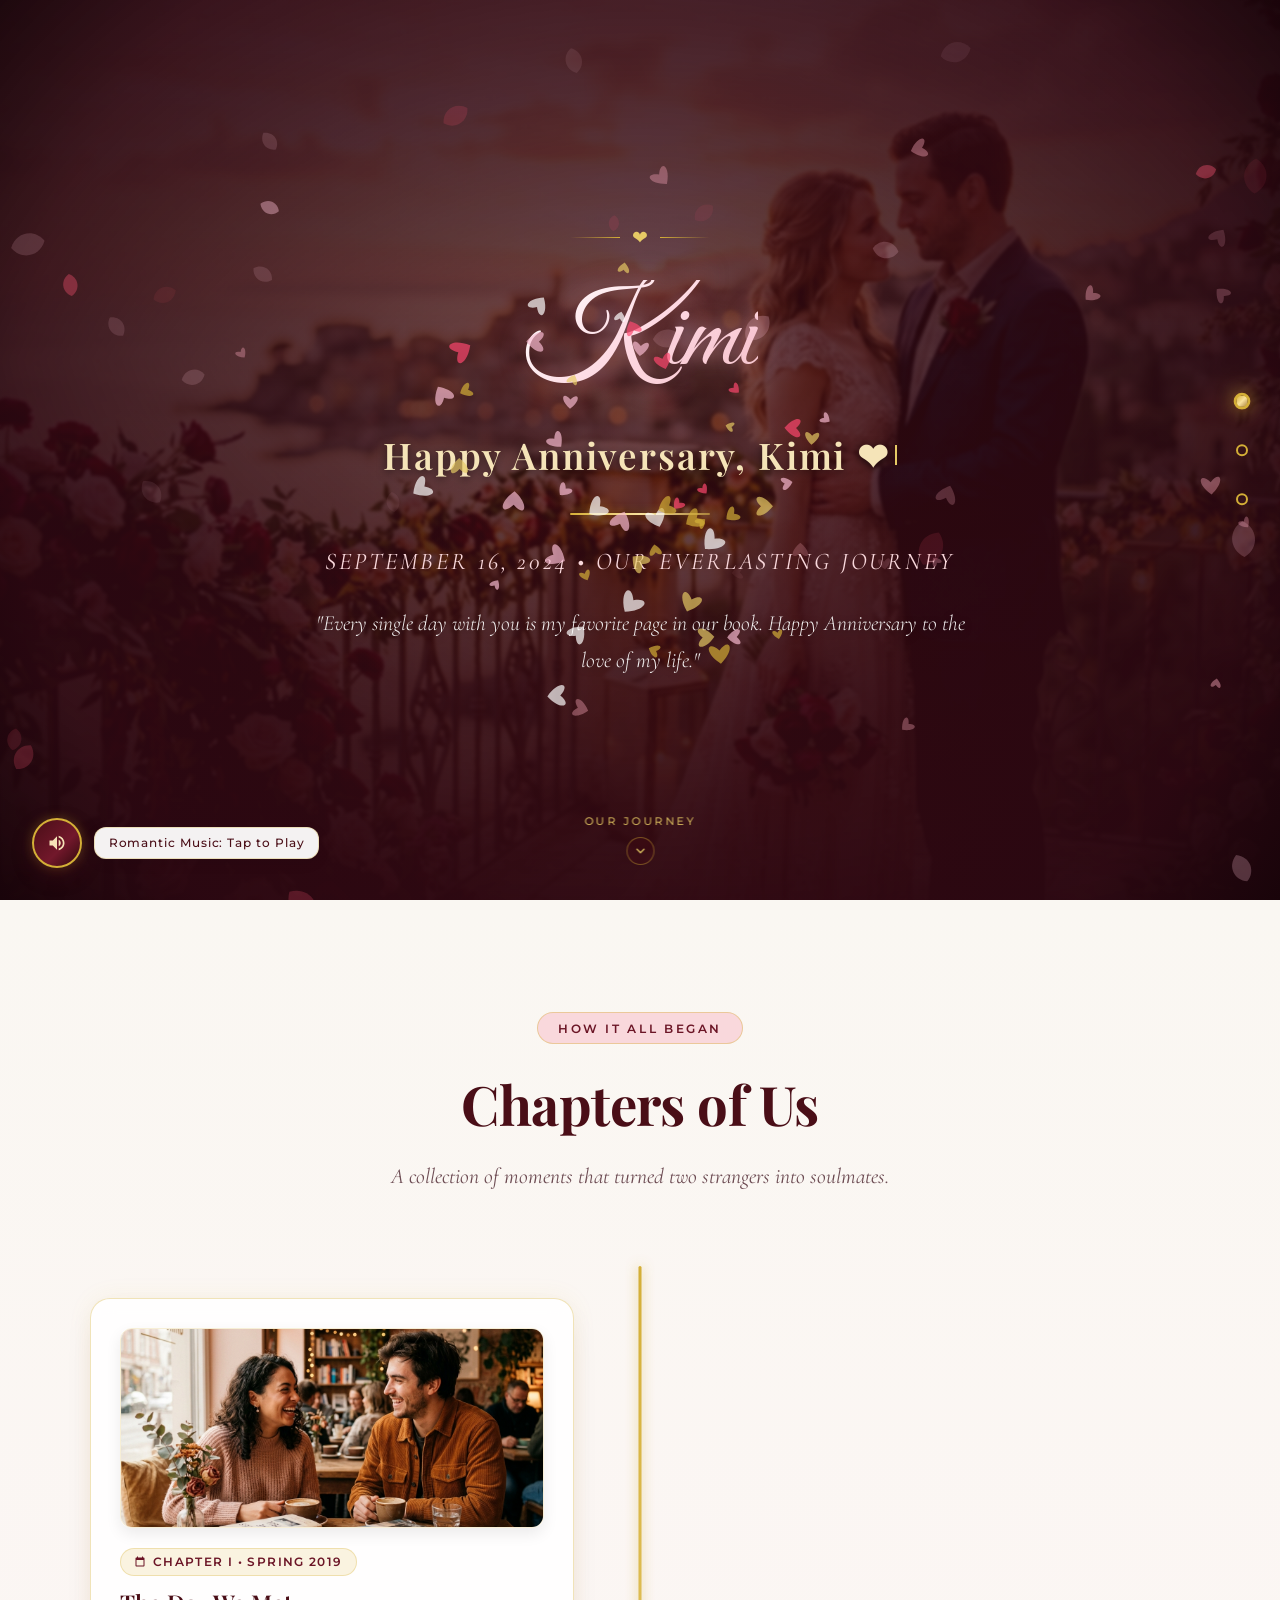
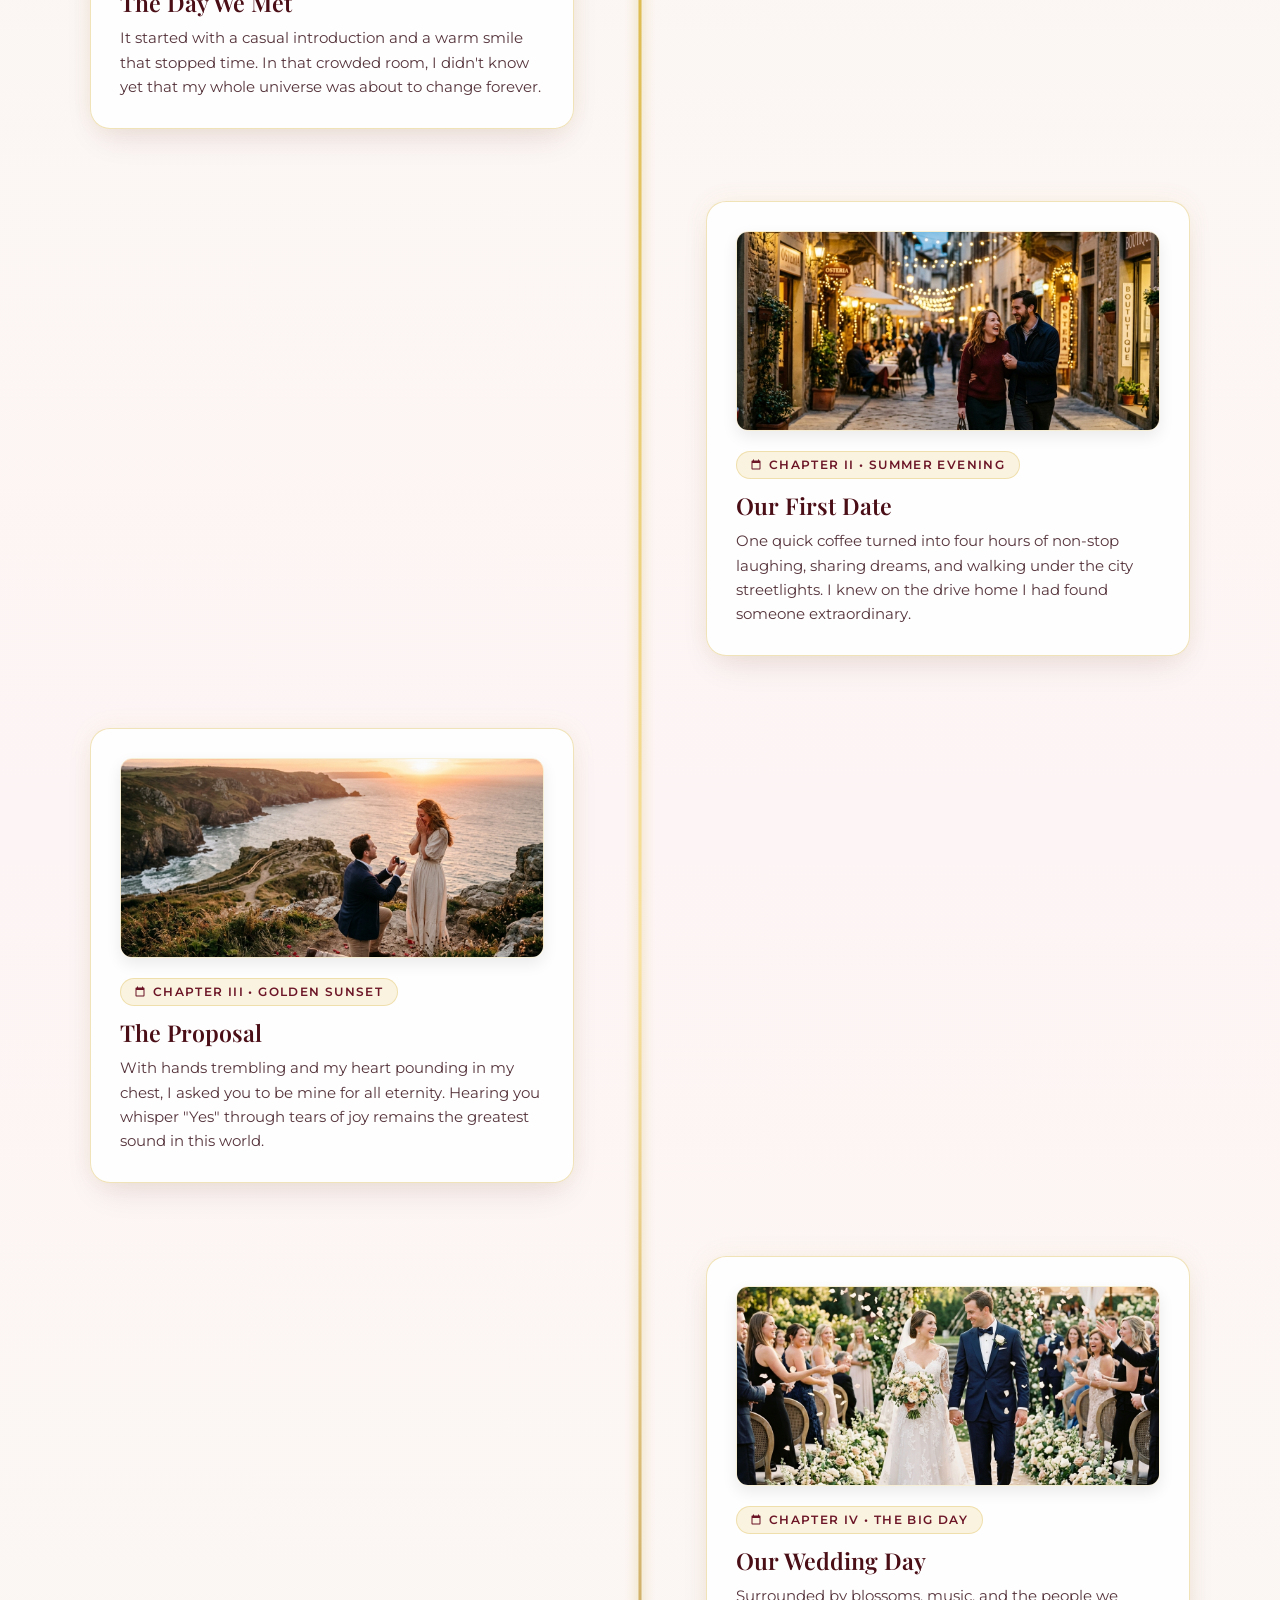
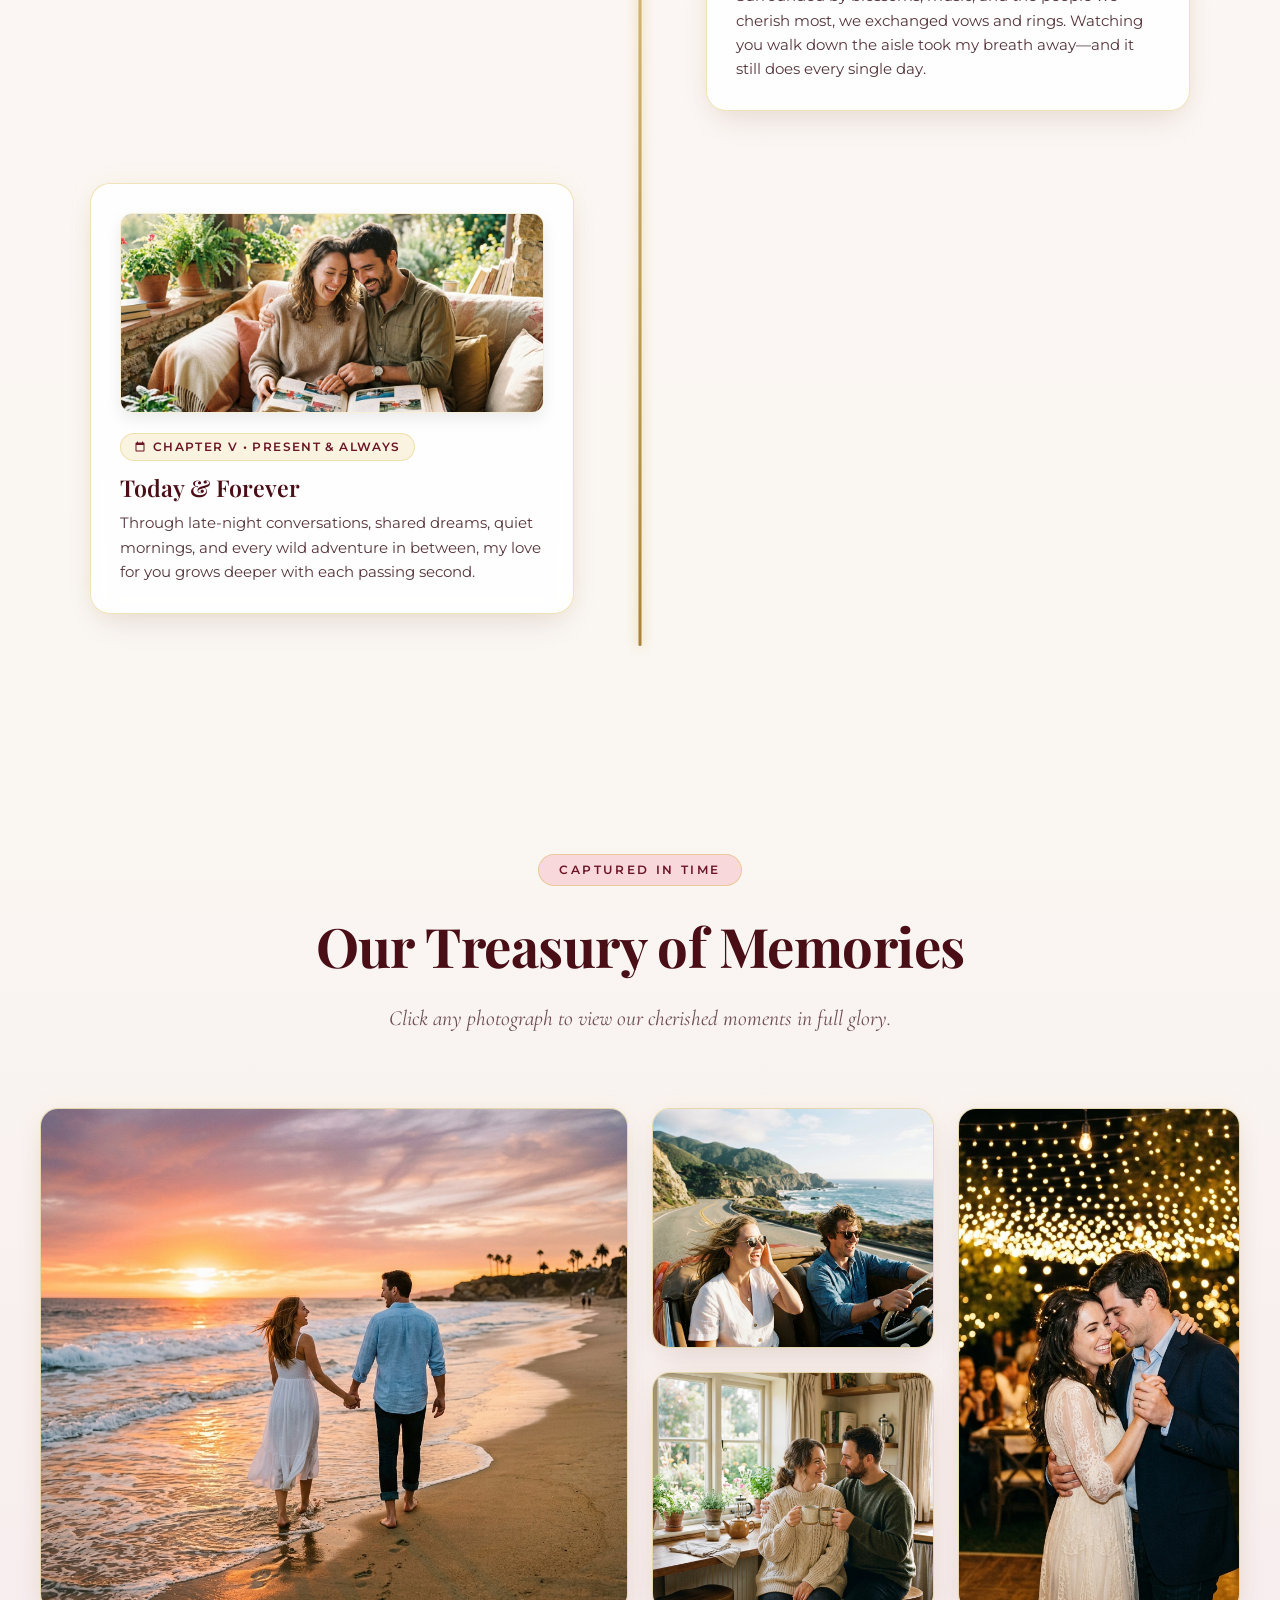
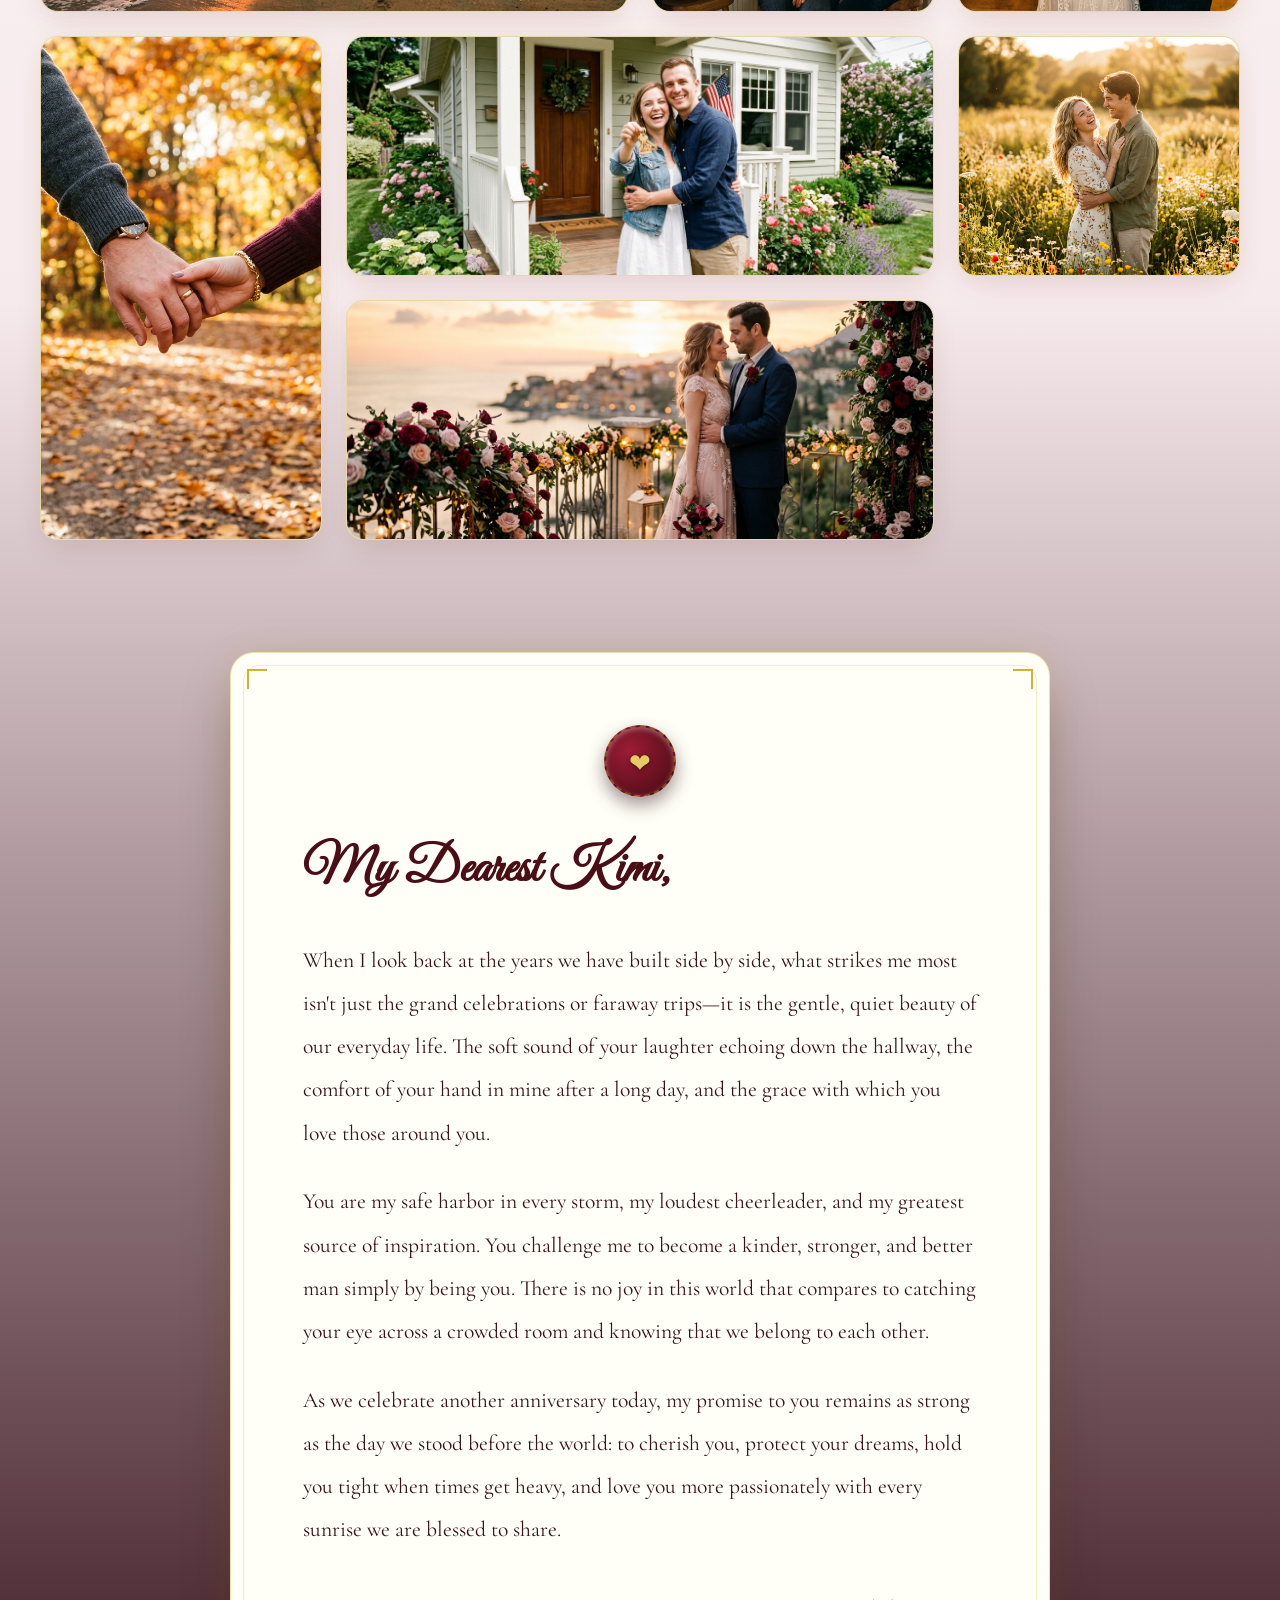
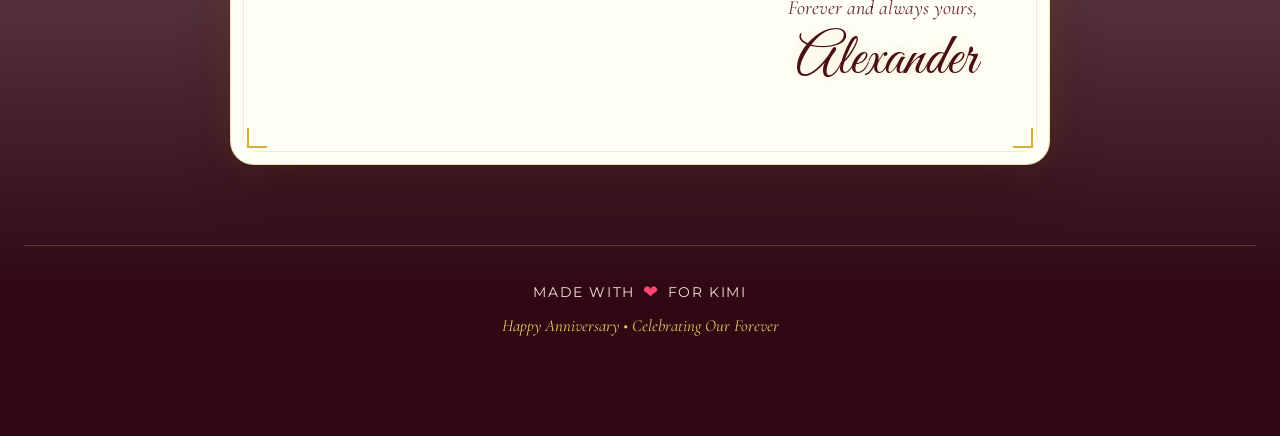
==== commit 7c170b69: "Update Anniversary.html" ====
--- a/Anniversary.html
+++ b/Anniversary.html
@@ -1261,7 +1261,7 @@
     <div class="hero-bg-container">
       <!-- PLACEHOLDER COUPLE HERO PHOTO: Replace src with your favorite high-res photo -->
       <img id="hero-photo" 
-           src="images/hero.jpg" 
+           src="hero.jpg" 
            alt="Romantic Couple Celebration Background">
       <div class="hero-overlay"></div>
     </div>
